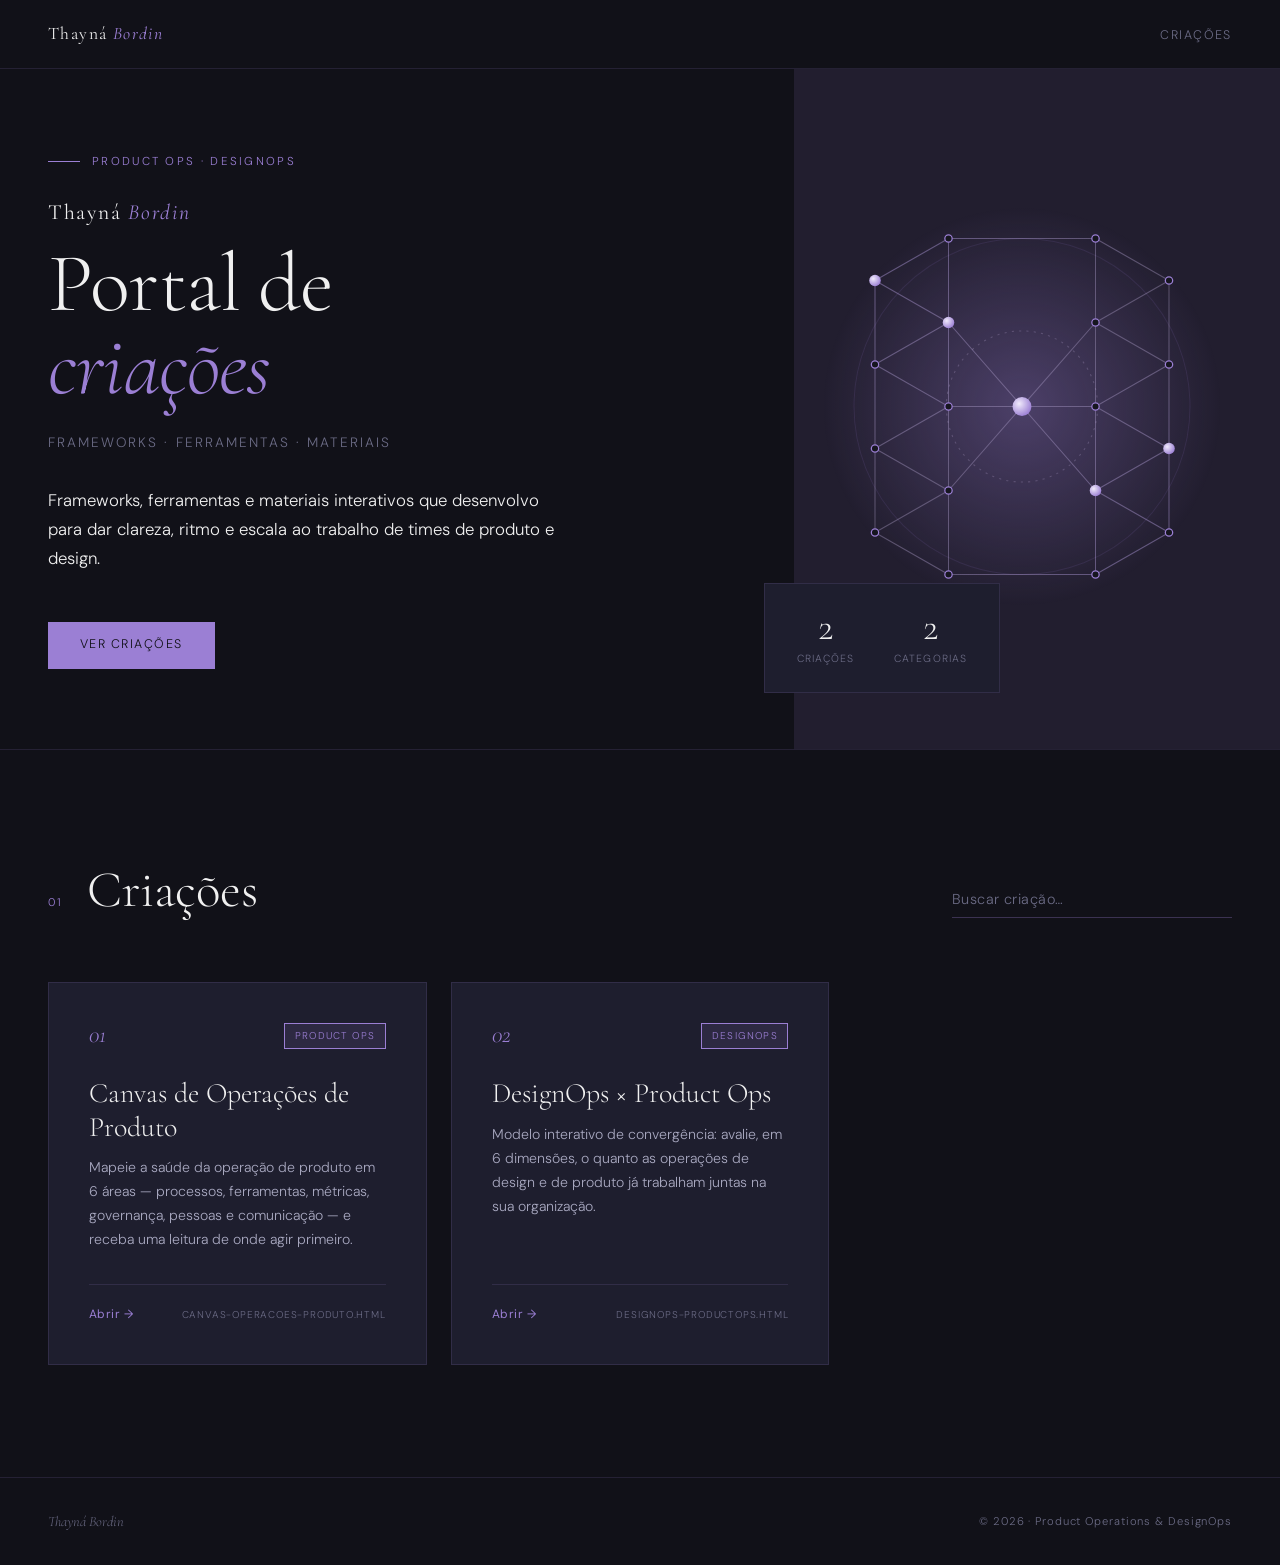
==== index.html @ 7c6e55cb "Refaz o hero com rede de nós em SVG e nome da autora Adiciona uma composição abstrata em SVG (rede d" ====
<!DOCTYPE html>
<html lang="pt-BR">
<head>
  <meta charset="UTF-8">
  <meta name="viewport" content="width=device-width, initial-scale=1.0">
  <title>Thayná Bordin — Product Ops &amp; DesignOps</title>
  <meta name="description" content="Portal de criações de Thayná Bordin em Product Operations e DesignOps: frameworks, ferramentas e materiais interativos.">
  <meta name="theme-color" content="#111118">
  <link rel="icon" href="data:image/svg+xml,%3Csvg xmlns='http://www.w3.org/2000/svg' viewBox='0 0 32 32'%3E%3Crect width='32' height='32' fill='%23111118'/%3E%3Ctext x='16' y='23' text-anchor='middle' font-family='Georgia,serif' font-style='italic' font-size='20' fill='%239B7FD4'%3ETB%3C/text%3E%3C/svg%3E">
  <link rel="preconnect" href="https://fonts.googleapis.com">
  <link rel="preconnect" href="https://fonts.gstatic.com" crossorigin>
  <link href="https://fonts.googleapis.com/css2?family=Cormorant+Garamond:ital,wght@0,300;0,400;1,300;1,400&family=DM+Sans:wght@300;400;500&display=swap" rel="stylesheet">
  <style>
    /* Tokens do portfólio (thaynabordin.github.io) */
    :root{
      --ink:#F0F0F0;--paper:#111118;--muted:#6B6B85;--accent:#9B7FD4;--accent-light:rgba(155,127,212,.12);
      --border:rgba(155,127,212,.15);--border-strong:rgba(155,127,212,.3);
      --surface:#1e1e2e;--surface-2:#313149;--accent-soft:#D4C4F0;--text-2:#A8A8C0;--deep:#16161f;
    }
    *,*::before,*::after{box-sizing:border-box;margin:0;padding:0;}
    html{scroll-behavior:smooth;}
    body{background:var(--paper);color:var(--ink);font-family:'DM Sans',sans-serif;font-weight:300;line-height:1.6;overflow-x:hidden;}
    a{color:inherit;text-decoration:none;}

    /* Navegação */
    nav{position:fixed;top:0;left:0;right:0;z-index:100;display:flex;align-items:center;justify-content:space-between;padding:1.25rem 3rem;background:var(--paper);border-bottom:1px solid var(--border);}
    .nav-logo{font-family:'Cormorant Garamond',serif;font-size:1.1rem;font-weight:400;letter-spacing:.08em;color:var(--ink);}
    .nav-logo span{font-style:italic;color:var(--accent);}
    .nav-links{display:flex;gap:2.5rem;list-style:none;align-items:center;}
    .nav-links a{font-size:.78rem;letter-spacing:.12em;text-transform:uppercase;color:var(--muted);transition:color .2s;}
    .nav-links a:hover{color:var(--ink);}

    /* Hero */
    .hero{min-height:68vh;display:grid;grid-template-columns:1.3fr 1fr;align-items:end;padding:9rem 3rem 5rem;gap:4rem;position:relative;overflow:hidden;}
    .hero::before{content:'';position:absolute;top:0;right:0;width:38%;height:100%;background:var(--accent-light);z-index:0;}
    .hero-text{position:relative;z-index:1;}
    .hero-eyebrow{font-size:.72rem;letter-spacing:.2em;text-transform:uppercase;color:var(--accent);margin-bottom:1.5rem;display:flex;align-items:center;gap:.75rem;}
    .hero-eyebrow::before{content:'';display:inline-block;width:2rem;height:1px;background:var(--accent);}
    .hero-name{font-family:'Cormorant Garamond',serif;font-size:clamp(3rem,6.5vw,6rem);font-weight:300;line-height:1;letter-spacing:-.01em;}
    .hero-name em{font-style:italic;color:var(--accent);}
    .hero-title{font-size:.85rem;letter-spacing:.15em;text-transform:uppercase;color:var(--muted);margin:1.5rem 0 2rem;}
    .hero-bio{font-size:1.05rem;line-height:1.75;color:var(--ink);max-width:520px;margin-bottom:3rem;}
    .hero-cta{display:flex;gap:1rem;flex-wrap:wrap;}
    .btn-primary{display:inline-block;padding:.85rem 2rem;background:var(--accent);color:#111118;font-size:.78rem;letter-spacing:.12em;text-transform:uppercase;transition:background .2s;}
    .btn-primary:hover{background:var(--accent-soft);}
    .btn-outline{display:inline-block;padding:.85rem 2rem;border:1px solid var(--border-strong);color:var(--accent-soft);font-size:.78rem;letter-spacing:.12em;text-transform:uppercase;transition:all .2s;}
    .btn-outline:hover{background:var(--accent);color:#111118;}
    .hero-author{font-family:'Cormorant Garamond',serif;font-size:1.35rem;font-weight:400;letter-spacing:.08em;color:var(--ink);margin-bottom:.75rem;}
    .hero-author span{font-style:italic;color:var(--accent);}
    .hero-side{position:relative;z-index:1;display:flex;justify-content:flex-end;align-self:stretch;align-items:center;}
    .hero-visual{position:relative;width:100%;max-width:420px;}
    .hero-net{display:block;width:100%;height:auto;overflow:visible;}
    .hero-net .pulse{opacity:0;transform-box:fill-box;transform-origin:center;animation:netPulse 4.5s ease-out infinite;}
    .hero-net .node-hi{transform-box:fill-box;transform-origin:center;animation:netBreath 4.5s ease-in-out infinite;}
    @keyframes netPulse{0%{opacity:.35;transform:scale(.45);}70%,100%{opacity:0;transform:scale(1);}}
    @keyframes netBreath{0%,100%{transform:scale(1);}35%{transform:scale(1.12);}}
    .hero-stats{position:absolute;left:-3rem;bottom:-1.5rem;background:var(--surface);border:1px solid var(--border);padding:1.5rem 2rem;display:flex;gap:2.5rem;}
    .stat-item{text-align:center;}
    .stat-number{font-family:'Cormorant Garamond',serif;font-size:2.4rem;font-weight:300;color:var(--ink);display:block;line-height:1;}
    .stat-label{font-size:.65rem;letter-spacing:.1em;text-transform:uppercase;color:var(--muted);margin-top:.3rem;display:block;}

    /* Seção de criações */
    .section{padding:7rem 3rem;border-top:1px solid var(--border);}
    .section-head{display:flex;align-items:flex-end;justify-content:space-between;gap:2rem;flex-wrap:wrap;margin-bottom:4rem;}
    .section-header{display:flex;align-items:baseline;gap:1.5rem;}
    .section-label{font-size:.7rem;letter-spacing:.2em;text-transform:uppercase;color:var(--accent);}
    .section-title{font-family:'Cormorant Garamond',serif;font-size:clamp(2.2rem,4vw,3.5rem);font-weight:300;line-height:1.1;}
    .section-title em{font-style:italic;color:var(--accent);}
    .search{width:280px;max-width:100%;background:transparent;border:none;border-bottom:1px solid var(--border-strong);padding:.6rem 0;color:var(--ink);font-family:'DM Sans',sans-serif;font-weight:300;font-size:.9rem;letter-spacing:.03em;outline:none;transition:border-color .2s;border-radius:0;}
    .search::placeholder{color:var(--muted);}
    .search:focus{border-color:var(--accent);}

    /* Cards (mesmo estilo dos cases do portfólio) */
    .grid{display:grid;grid-template-columns:repeat(auto-fill,minmax(320px,1fr));gap:1.5rem;}
    .card{display:flex;flex-direction:column;padding:2.5rem;background:var(--surface);border:1px solid var(--border);transition:background .25s,border-color .25s;}
    .card:hover,.card:focus-visible{background:var(--surface-2);border-color:var(--border-strong);outline:none;}
    .card:hover .case-arrow,.card:focus-visible .case-arrow{transform:translateX(4px);}
    .card-top{display:flex;align-items:flex-start;justify-content:space-between;gap:1rem;margin-bottom:1.75rem;}
    .card-num{font-family:'Cormorant Garamond',serif;font-size:1.5rem;font-weight:300;font-style:italic;color:var(--accent);line-height:1;}
    .tag{font-size:.62rem;letter-spacing:.12em;text-transform:uppercase;padding:.25rem .6rem;border:1px solid var(--accent);color:var(--accent);background:var(--accent-light);}
    .card-title{font-family:'Cormorant Garamond',serif;font-size:1.75rem;font-weight:300;line-height:1.2;margin-bottom:.75rem;}
    .card-desc{font-size:.88rem;line-height:1.7;color:var(--text-2);margin-bottom:2rem;flex-grow:1;}
    .card-foot{display:flex;align-items:center;justify-content:space-between;gap:1rem;padding-top:1.25rem;border-top:1px solid var(--border);}
    .case-arrow{font-size:.75rem;font-weight:400;letter-spacing:.04em;color:var(--accent);transition:transform .25s ease;display:inline-block;}
    .card-file{font-size:.62rem;letter-spacing:.08em;text-transform:uppercase;color:var(--muted);}

    .state{grid-column:1/-1;background:var(--surface);border:1px dashed var(--border-strong);padding:4rem 2rem;text-align:center;color:var(--muted);}
    .state-title{font-size:.78rem;letter-spacing:.12em;text-transform:uppercase;margin-bottom:.5rem;color:var(--text-2);}
    .state-sub{font-size:.9rem;font-style:italic;font-family:'Cormorant Garamond',serif;font-size:1.1rem;}

    footer{padding:2rem 3rem;border-top:1px solid var(--border);display:flex;justify-content:space-between;align-items:center;gap:1rem;flex-wrap:wrap;}
    .footer-logo{font-family:'Cormorant Garamond',serif;font-size:.9rem;font-style:italic;color:var(--muted);}
    .footer-copy{font-size:.7rem;color:var(--muted);letter-spacing:.08em;}

    @keyframes fadeUp{from{opacity:0;transform:translateY(16px);}to{opacity:1;transform:none;}}
    .hero-text>*{animation:fadeUp .7s ease both;}
    .hero-eyebrow{animation-delay:.1s;}.hero-name{animation-delay:.2s;}.hero-title{animation-delay:.3s;}.hero-bio{animation-delay:.4s;}.hero-cta{animation-delay:.5s;}
    .hero-side{animation:fadeUp .9s .3s ease both;}

    @media(max-width:900px){
      nav{padding:1rem 1.5rem;}
      .nav-links{gap:1.25rem;}
      .hero{grid-template-columns:1fr;padding:7rem 1.5rem 4rem;gap:2.5rem;min-height:auto;}
      .hero::before{display:none;}
      .hero-side{justify-content:center;}
      .hero-visual{max-width:300px;margin-bottom:2rem;}
      .hero-stats{left:50%;transform:translateX(-50%);bottom:-2rem;padding:1.1rem 1.75rem;gap:2rem;white-space:nowrap;}
      .stat-number{font-size:2rem;}
      .section{padding:5rem 1.5rem;}
      .section-head{margin-bottom:2.5rem;}
      .search{width:100%;}
      .grid{grid-template-columns:1fr;}
      .card{padding:2rem 1.5rem;}
      footer{padding:2rem 1.5rem;}
    }
    @media(prefers-reduced-motion:reduce){
      html{scroll-behavior:auto;}
      *,*::before,*::after{animation:none!important;transition:none!important;}
    }
  </style>
</head>
<body>

<nav>
  <a href="./" class="nav-logo">Thayná <span>Bordin</span></a>
  <ul class="nav-links">
    <li><a href="#criacoes">Criações</a></li>
  </ul>
</nav>

<section class="hero">
  <div class="hero-text">
    <p class="hero-eyebrow">Product Ops · DesignOps</p>
    <p class="hero-author">Thayná <span>Bordin</span></p>
    <h1 class="hero-name">Portal de<br><em>criações</em></h1>
    <p class="hero-title">Frameworks · Ferramentas · Materiais</p>
    <p class="hero-bio">Frameworks, ferramentas e materiais interativos que desenvolvo para dar clareza, ritmo e escala ao trabalho de times de produto e design.</p>
    <div class="hero-cta">
      <a href="#criacoes" class="btn-primary">Ver criações</a>
    </div>
  </div>
  <div class="hero-side">
    <div class="hero-visual">
      <svg class="hero-net" viewBox="0 0 400 500" role="img" aria-label="Rede abstrata de nós conectados, representando Product Ops e DesignOps como um sistema">
        <defs>
          <linearGradient id="edge" gradientUnits="userSpaceOnUse" x1="0" y1="0" x2="400" y2="500">
            <stop offset="0" stop-color="#9B7FD4" stop-opacity=".55"/>
            <stop offset=".5" stop-color="#D4C4F0" stop-opacity=".3"/>
            <stop offset="1" stop-color="#9B7FD4" stop-opacity=".55"/>
          </linearGradient>
          <radialGradient id="glow" cx="50%" cy="50%" r="50%">
            <stop offset="0" stop-color="#9B7FD4" stop-opacity=".35"/>
            <stop offset="1" stop-color="#9B7FD4" stop-opacity="0"/>
          </radialGradient>
          <radialGradient id="core" cx="35%" cy="35%" r="70%">
            <stop offset="0" stop-color="#F0EAFB"/>
            <stop offset="1" stop-color="#9B7FD4"/>
          </radialGradient>
        </defs>
        <circle cx="200" cy="250" r="190" fill="url(#glow)"/>
        <circle cx="200" cy="250" r="160" fill="none" stroke="rgba(155,127,212,.12)" stroke-width="1"/>
        <circle cx="200" cy="250" r="72" fill="none" stroke="rgba(212,196,240,.22)" stroke-width="1" stroke-dasharray="2 5"/>
        <g class="net-edges" stroke="url(#edge)" stroke-width="1" fill="none">
          <line x1="60" y1="130" x2="130" y2="90"/>
          <line x1="60" y1="130" x2="130" y2="170"/>
          <line x1="60" y1="210" x2="130" y2="170"/>
          <line x1="60" y1="210" x2="130" y2="250"/>
          <line x1="60" y1="290" x2="130" y2="250"/>
          <line x1="60" y1="290" x2="130" y2="330"/>
          <line x1="60" y1="370" x2="130" y2="330"/>
          <line x1="60" y1="370" x2="130" y2="410"/>
          <line x1="340" y1="130" x2="270" y2="90"/>
          <line x1="340" y1="130" x2="270" y2="170"/>
          <line x1="340" y1="210" x2="270" y2="170"/>
          <line x1="340" y1="210" x2="270" y2="250"/>
          <line x1="340" y1="290" x2="270" y2="250"/>
          <line x1="340" y1="290" x2="270" y2="330"/>
          <line x1="340" y1="370" x2="270" y2="330"/>
          <line x1="340" y1="370" x2="270" y2="410"/>
          <line x1="130" y1="170" x2="200" y2="250"/>
          <line x1="270" y1="170" x2="200" y2="250"/>
          <line x1="130" y1="250" x2="200" y2="250"/>
          <line x1="270" y1="250" x2="200" y2="250"/>
          <line x1="130" y1="330" x2="200" y2="250"/>
          <line x1="270" y1="330" x2="200" y2="250"/>
          <line x1="130" y1="90" x2="270" y2="90"/>
          <line x1="130" y1="410" x2="270" y2="410"/>
          <line x1="60" y1="130" x2="60" y2="210"/>
          <line x1="60" y1="210" x2="60" y2="290"/>
          <line x1="60" y1="290" x2="60" y2="370"/>
          <line x1="130" y1="90" x2="130" y2="170"/>
          <line x1="130" y1="170" x2="130" y2="250"/>
          <line x1="130" y1="250" x2="130" y2="330"/>
          <line x1="130" y1="330" x2="130" y2="410"/>
          <line x1="270" y1="90" x2="270" y2="170"/>
          <line x1="270" y1="170" x2="270" y2="250"/>
          <line x1="270" y1="250" x2="270" y2="330"/>
          <line x1="270" y1="330" x2="270" y2="410"/>
          <line x1="340" y1="130" x2="340" y2="210"/>
          <line x1="340" y1="210" x2="340" y2="290"/>
          <line x1="340" y1="290" x2="340" y2="370"/>
        </g>
        <g class="net-nodes">
          <circle cx="60" cy="210" r="3.5" fill="#16161f" stroke="#9B7FD4" stroke-width="1.2"/>
          <circle cx="60" cy="290" r="3.5" fill="#16161f" stroke="#9B7FD4" stroke-width="1.2"/>
          <circle cx="60" cy="370" r="3.5" fill="#16161f" stroke="#9B7FD4" stroke-width="1.2"/>
          <circle cx="130" cy="90" r="3.5" fill="#16161f" stroke="#9B7FD4" stroke-width="1.2"/>
          <circle cx="130" cy="250" r="3.5" fill="#16161f" stroke="#9B7FD4" stroke-width="1.2"/>
          <circle cx="130" cy="330" r="3.5" fill="#16161f" stroke="#9B7FD4" stroke-width="1.2"/>
          <circle cx="130" cy="410" r="3.5" fill="#16161f" stroke="#9B7FD4" stroke-width="1.2"/>
          <circle cx="270" cy="90" r="3.5" fill="#16161f" stroke="#9B7FD4" stroke-width="1.2"/>
          <circle cx="270" cy="170" r="3.5" fill="#16161f" stroke="#9B7FD4" stroke-width="1.2"/>
          <circle cx="270" cy="250" r="3.5" fill="#16161f" stroke="#9B7FD4" stroke-width="1.2"/>
          <circle cx="270" cy="410" r="3.5" fill="#16161f" stroke="#9B7FD4" stroke-width="1.2"/>
          <circle cx="340" cy="130" r="3.5" fill="#16161f" stroke="#9B7FD4" stroke-width="1.2"/>
          <circle cx="340" cy="210" r="3.5" fill="#16161f" stroke="#9B7FD4" stroke-width="1.2"/>
          <circle cx="340" cy="370" r="3.5" fill="#16161f" stroke="#9B7FD4" stroke-width="1.2"/>
        </g>
        <g class="net-hi">
          <circle class="pulse" style="animation-delay:0.0s" cx="200" cy="250" r="19.8" fill="#9B7FD4"/>
          <circle class="node-hi" style="animation-delay:0.0s" cx="200" cy="250" r="9" fill="url(#core)"/>
          <circle class="pulse" style="animation-delay:0.9s" cx="130" cy="170" r="12.1" fill="#9B7FD4"/>
          <circle class="node-hi" style="animation-delay:0.9s" cx="130" cy="170" r="5.5" fill="url(#core)"/>
          <circle class="pulse" style="animation-delay:1.8s" cx="270" cy="330" r="12.1" fill="#9B7FD4"/>
          <circle class="node-hi" style="animation-delay:1.8s" cx="270" cy="330" r="5.5" fill="url(#core)"/>
          <circle class="pulse" style="animation-delay:2.7s" cx="60" cy="130" r="12.1" fill="#9B7FD4"/>
          <circle class="node-hi" style="animation-delay:2.7s" cx="60" cy="130" r="5.5" fill="url(#core)"/>
          <circle class="pulse" style="animation-delay:3.6s" cx="340" cy="290" r="12.1" fill="#9B7FD4"/>
          <circle class="node-hi" style="animation-delay:3.6s" cx="340" cy="290" r="5.5" fill="url(#core)"/>
        </g>
      </svg>
    <div class="hero-stats">
      <div class="stat-item"><span class="stat-number" id="stat-items">—</span><span class="stat-label">Criações</span></div>
      <div class="stat-item"><span class="stat-number" id="stat-tags">—</span><span class="stat-label">Categorias</span></div>
    </div>
    </div>
  </div>
</section>

<section class="section" id="criacoes">
  <div class="section-head">
    <div class="section-header">
      <span class="section-label">01</span>
      <h2 class="section-title">Criações</h2>
    </div>
    <input class="search" id="search" type="search" placeholder="Buscar criação…" aria-label="Buscar criação">
  </div>
  <main class="grid" id="grid" aria-live="polite"></main>
</section>

<footer>
  <span class="footer-logo">Thayná Bordin</span>
  <span class="footer-copy">© <span id="year"></span> · Product Operations &amp; DesignOps</span>
</footer>

<script>
    /*
     * CATÁLOGO DE CRIAÇÕES
     * --------------------------------------------------------------
     * Cada arquivo .html do repositório vira um card automaticamente.
     * Use esta lista para definir título, descrição e categoria de cada
     * um (e a ordem em que aparecem). Arquivos que não estiverem aqui
     * também aparecem: o título vem da tag <title> e a descrição da
     * <meta name="description"> do próprio arquivo.
     */
    const CATALOG = [
      // { file: "exemplo.html", title: "Nome da criação", description: "Descrição curta.", tag: "DesignOps" },
      { file: "canvas-operacoes-produto.html", title: "Canvas de Operações de Produto", description: "Mapeie a saúde da operação de produto em 6 áreas — processos, ferramentas, métricas, governança, pessoas e comunicação — e receba uma leitura de onde agir primeiro.", tag: "Product Ops" },
      { file: "designops-productops.html", title: "DesignOps × Product Ops", description: "Modelo interativo de convergência: avalie, em 6 dimensões, o quanto as operações de design e de produto já trabalham juntas na sua organização.", tag: "DesignOps" },
    ];

    const REPO = { owner: "thaynabordin", name: "ProductOperations", branch: "main" };
    const IGNORE = new Set(["index.html", "404.html"]);

    const grid = document.getElementById("grid");
    const statItems = document.getElementById("stat-items");
    const statTags = document.getElementById("stat-tags");
    const searchEl = document.getElementById("search");
    document.getElementById("year").textContent = new Date().getFullYear();

    let items = [];

    // Descobre os arquivos .html do repositório via API do GitHub
    async function listRepoHtml() {
      const url = `https://api.github.com/repos/${REPO.owner}/${REPO.name}/git/trees/${REPO.branch}?recursive=1`;
      const res = await fetch(url, { headers: { Accept: "application/vnd.github+json" } });
      if (!res.ok) throw new Error("GitHub API " + res.status);
      const data = await res.json();
      return data.tree
        .filter(n => n.type === "blob" && /\.html?$/i.test(n.path))
        .map(n => n.path)
        .filter(p => !IGNORE.has(p) && !p.split("/").some(seg => seg.startsWith(".")));
    }

    // Lê <title> e <meta name="description"> do próprio arquivo
    async function readMeta(path) {
      try {
        const res = await fetch(encodeURI(path));
        if (!res.ok) return {};
        const doc = new DOMParser().parseFromString(await res.text(), "text/html");
        return {
          title: doc.querySelector("title")?.textContent.trim(),
          description: doc.querySelector('meta[name="description"]')?.getAttribute("content")?.trim()
        };
      } catch { return {}; }
    }

    function prettify(path) {
      return path.split("/").pop().replace(/\.html?$/i, "").replace(/[-_]+/g, " ")
        .replace(/\b\w/g, c => c.toUpperCase());
    }

    function escapeHtml(s) {
      return String(s ?? "").replace(/[&<>"']/g, c => ({ "&": "&amp;", "<": "&lt;", ">": "&gt;", '"': "&quot;", "'": "&#39;" }[c]));
    }

    function render(list) {
      if (!items.length) {
        grid.innerHTML = `<div class="state"><p class="state-title">Nenhuma criação publicada ainda</p><p class="state-sub">Adicione um arquivo .html ao repositório e ele aparecerá aqui.</p></div>`;
      } else if (!list.length) {
        grid.innerHTML = `<div class="state"><p class="state-title">Nada encontrado</p><p class="state-sub">Tente outro termo de busca.</p></div>`;
      } else {
        grid.innerHTML = list.map(it => `
          <a class="card" href="${encodeURI(it.file)}">
            <div class="card-top">
              <span class="card-num">${String(items.indexOf(it) + 1).padStart(2, "0")}</span>
              <span class="tag">${escapeHtml(it.tag || "Criação")}</span>
            </div>
            <h3 class="card-title">${escapeHtml(it.title)}</h3>
            <p class="card-desc">${escapeHtml(it.description || "Abrir para explorar.")}</p>
            <div class="card-foot">
              <span class="case-arrow">Abrir →</span>
              <span class="card-file">${escapeHtml(it.file)}</span>
            </div>
          </a>`).join("");
      }
      statItems.textContent = items.length;
      statTags.textContent = new Set(items.map(it => it.tag || "Criação")).size;
    }

    function applySearch() {
      const q = searchEl.value.trim().toLowerCase();
      render(q ? items.filter(it => [it.title, it.description, it.tag, it.file].join(" ").toLowerCase().includes(q)) : items);
    }

    async function init() {
      let files = [];
      try {
        files = await listRepoHtml();
      } catch (err) {
        // Sem acesso à API (limite de requisições, offline): usa só o catálogo
        console.warn("Não foi possível listar o repositório:", err);
      }

      const byFile = new Map(CATALOG.map(c => [c.file, c]));
      const ordered = [
        ...CATALOG.map(c => c.file),
        ...files.filter(f => !byFile.has(f)).sort()
      ];

      items = await Promise.all(ordered.map(async file => {
        const c = byFile.get(file) || {};
        const meta = (c.title && c.description) ? {} : await readMeta(file);
        return {
          file,
          title: c.title || meta.title || prettify(file),
          description: c.description || meta.description || "",
          tag: c.tag || (file.includes("/") ? prettify(file.split("/")[0]) : "")
        };
      }));

      applySearch();
    }

    searchEl.addEventListener("input", applySearch);
    init();
  </script>
</body>
</html>
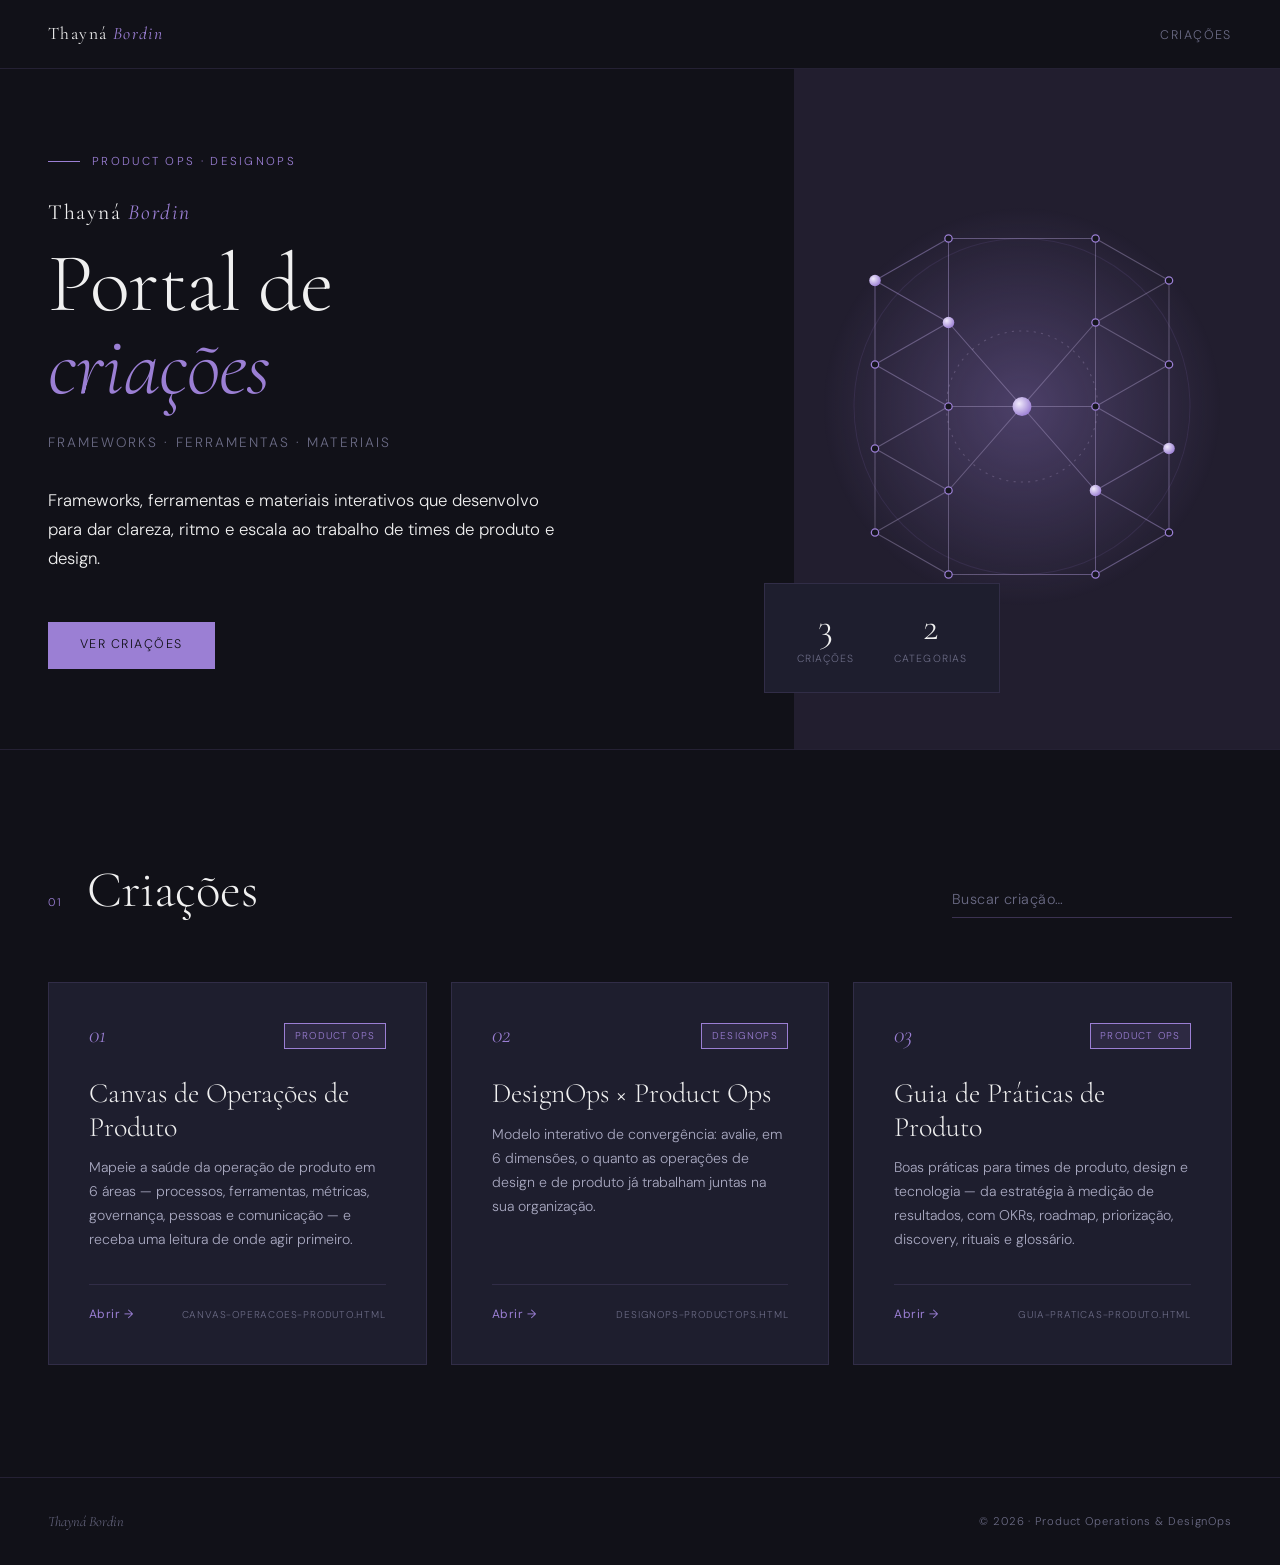
==== commit 509b002c: "Adiciona o Guia de Práticas de Produto ao portal Inclui o guia (PT/EN) com a paleta alinhada exatame" ====
--- a/index.html
+++ b/index.html
@@ -267,6 +267,7 @@
       // { file: "exemplo.html", title: "Nome da criação", description: "Descrição curta.", tag: "DesignOps" },
       { file: "canvas-operacoes-produto.html", title: "Canvas de Operações de Produto", description: "Mapeie a saúde da operação de produto em 6 áreas — processos, ferramentas, métricas, governança, pessoas e comunicação — e receba uma leitura de onde agir primeiro.", tag: "Product Ops" },
       { file: "designops-productops.html", title: "DesignOps × Product Ops", description: "Modelo interativo de convergência: avalie, em 6 dimensões, o quanto as operações de design e de produto já trabalham juntas na sua organização.", tag: "DesignOps" },
+      { file: "guia-praticas-produto.html", title: "Guia de Práticas de Produto", description: "Boas práticas para times de produto, design e tecnologia — da estratégia à medição de resultados, com OKRs, roadmap, priorização, discovery, rituais e glossário.", tag: "Product Ops" },
     ];
 
     const REPO = { owner: "thaynabordin", name: "ProductOperations", branch: "main" };
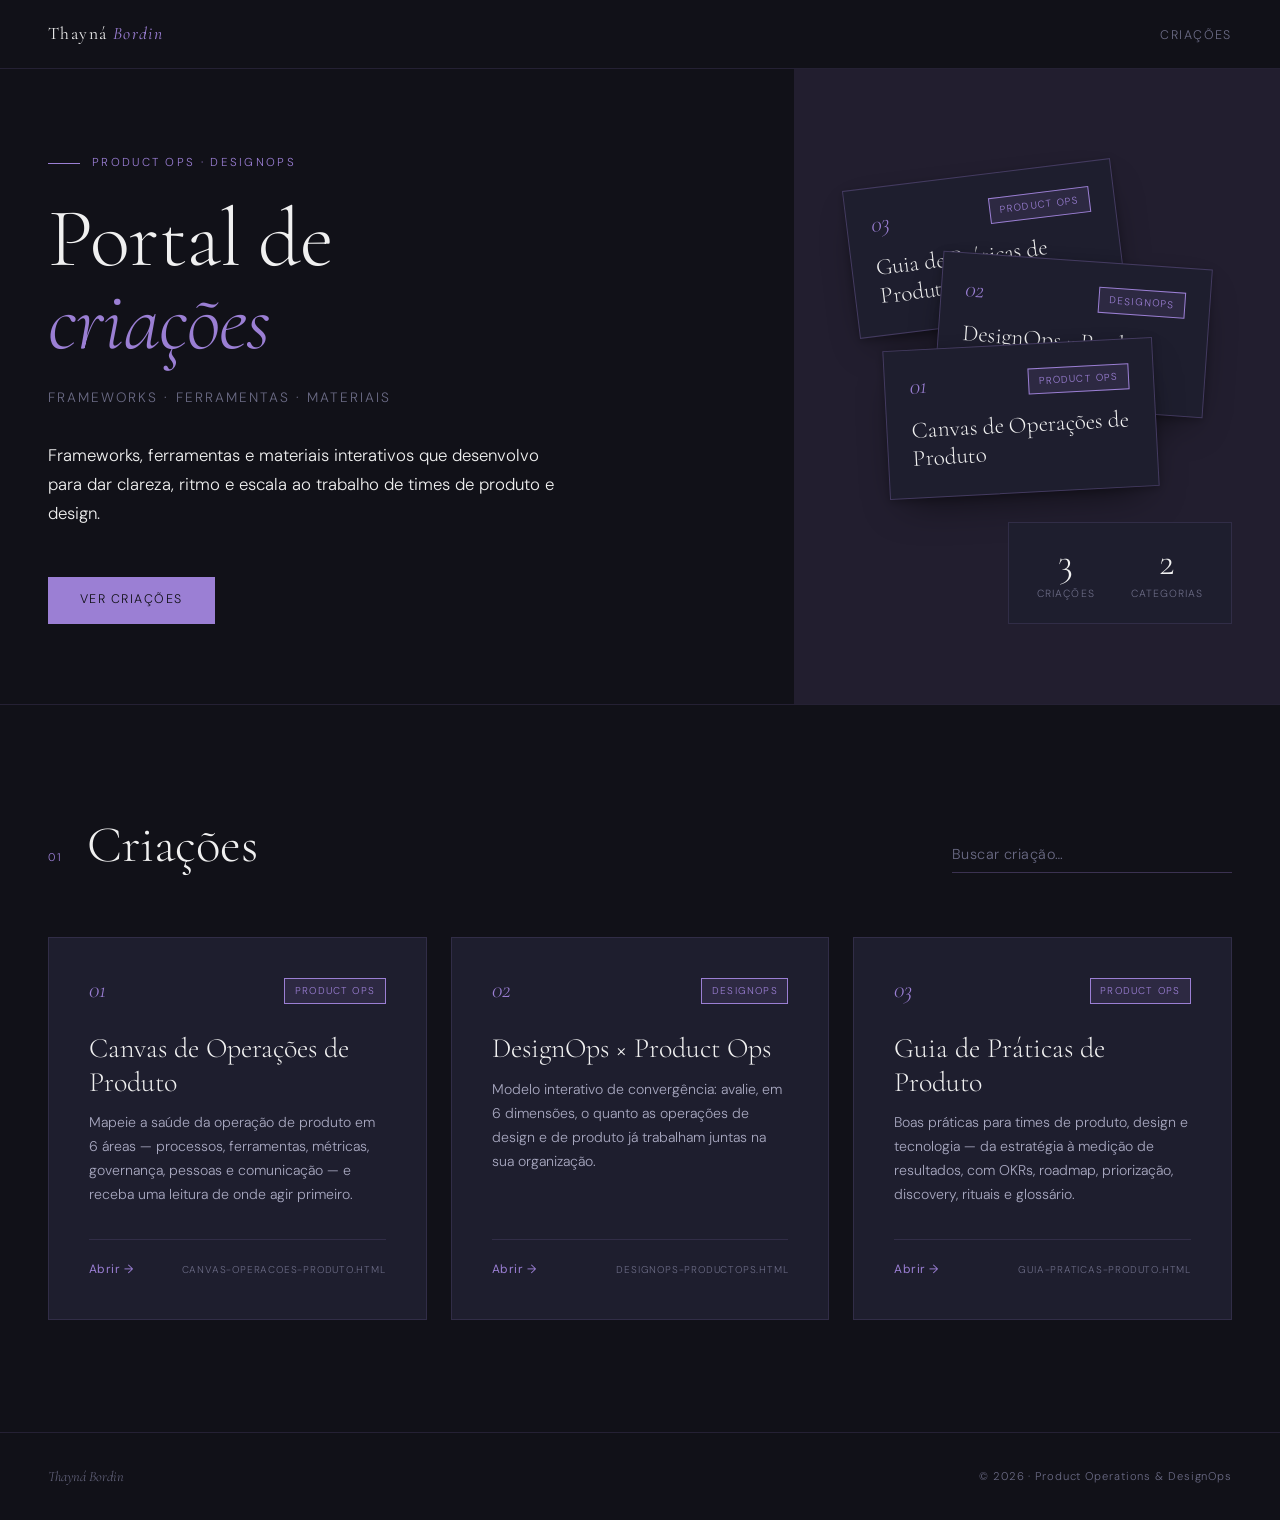
==== commit d1889448: "Vitrine de prévias no hero e escala de fonte única nos cases Troca a rede de nós por prévias dos car" ====
--- a/index.html
+++ b/index.html
@@ -45,16 +45,16 @@
     .btn-primary:hover{background:var(--accent-soft);}
     .btn-outline{display:inline-block;padding:.85rem 2rem;border:1px solid var(--border-strong);color:var(--accent-soft);font-size:.78rem;letter-spacing:.12em;text-transform:uppercase;transition:all .2s;}
     .btn-outline:hover{background:var(--accent);color:#111118;}
-    .hero-author{font-family:'Cormorant Garamond',serif;font-size:1.35rem;font-weight:400;letter-spacing:.08em;color:var(--ink);margin-bottom:.75rem;}
-    .hero-author span{font-style:italic;color:var(--accent);}
     .hero-side{position:relative;z-index:1;display:flex;justify-content:flex-end;align-self:stretch;align-items:center;}
-    .hero-visual{position:relative;width:100%;max-width:420px;}
-    .hero-net{display:block;width:100%;height:auto;overflow:visible;}
-    .hero-net .pulse{opacity:0;transform-box:fill-box;transform-origin:center;animation:netPulse 4.5s ease-out infinite;}
-    .hero-net .node-hi{transform-box:fill-box;transform-origin:center;animation:netBreath 4.5s ease-in-out infinite;}
-    @keyframes netPulse{0%{opacity:.35;transform:scale(.45);}70%,100%{opacity:0;transform:scale(1);}}
-    @keyframes netBreath{0%,100%{transform:scale(1);}35%{transform:scale(1.12);}}
-    .hero-stats{position:absolute;left:-3rem;bottom:-1.5rem;background:var(--surface);border:1px solid var(--border);padding:1.5rem 2rem;display:flex;gap:2.5rem;}
+    /* Vitrine: prévias dos cards empilhadas; --u escala a composição inteira */
+    .hero-visual{--u:1px;position:relative;width:calc(var(--u)*440);max-width:100%;height:calc(var(--u)*480);}
+    .hero-stack{position:absolute;inset:0;}
+    .preview{position:absolute;top:calc(var(--u)*30);left:calc(var(--u)*110);width:calc(var(--u)*270);padding:calc(var(--u)*24);background:var(--surface);border:1px solid var(--border-strong);box-shadow:0 18px 40px -18px rgba(0,0,0,.65),0 2px 8px rgba(0,0,0,.25);transform:translate(calc(var(--u)*var(--x)),calc(var(--u)*var(--y))) rotate(var(--r));transition:transform .45s cubic-bezier(.2,.7,.2,1),border-color .25s;}
+    .preview:hover,.preview:focus-visible{border-color:var(--accent);outline:none;}
+    .hero-stack:hover .preview,.hero-stack:focus-within .preview{transform:translate(calc(var(--u)*var(--hx)),calc(var(--u)*var(--hy))) rotate(var(--hr));}
+    .preview .card-top{margin-bottom:1.1rem;}
+    .preview .card-title{font-size:1.45rem;margin-bottom:0;}
+    .hero-stats{position:absolute;right:0;bottom:0;background:var(--surface);border:1px solid var(--border);padding:1.25rem 1.75rem;display:flex;gap:2.25rem;z-index:5;}
     .stat-item{text-align:center;}
     .stat-number{font-family:'Cormorant Garamond',serif;font-size:2.4rem;font-weight:300;color:var(--ink);display:block;line-height:1;}
     .stat-label{font-size:.65rem;letter-spacing:.1em;text-transform:uppercase;color:var(--muted);margin-top:.3rem;display:block;}
@@ -103,9 +103,10 @@
       .hero{grid-template-columns:1fr;padding:7rem 1.5rem 4rem;gap:2.5rem;min-height:auto;}
       .hero::before{display:none;}
       .hero-side{justify-content:center;}
-      .hero-visual{max-width:300px;margin-bottom:2rem;}
-      .hero-stats{left:50%;transform:translateX(-50%);bottom:-2rem;padding:1.1rem 1.75rem;gap:2rem;white-space:nowrap;}
+      .hero-visual{--u:.72px;height:calc(var(--u)*520);}
+      .hero-stats{padding:1rem 1.4rem;gap:1.75rem;}
       .stat-number{font-size:2rem;}
+      .preview .card-title{font-size:1.1rem;}
       .section{padding:5rem 1.5rem;}
       .section-head{margin-bottom:2.5rem;}
       .search{width:100%;}
@@ -131,7 +132,6 @@
 <section class="hero">
   <div class="hero-text">
     <p class="hero-eyebrow">Product Ops · DesignOps</p>
-    <p class="hero-author">Thayná <span>Bordin</span></p>
     <h1 class="hero-name">Portal de<br><em>criações</em></h1>
     <p class="hero-title">Frameworks · Ferramentas · Materiais</p>
     <p class="hero-bio">Frameworks, ferramentas e materiais interativos que desenvolvo para dar clareza, ritmo e escala ao trabalho de times de produto e design.</p>
@@ -141,94 +141,7 @@
   </div>
   <div class="hero-side">
     <div class="hero-visual">
-      <svg class="hero-net" viewBox="0 0 400 500" role="img" aria-label="Rede abstrata de nós conectados, representando Product Ops e DesignOps como um sistema">
-        <defs>
-          <linearGradient id="edge" gradientUnits="userSpaceOnUse" x1="0" y1="0" x2="400" y2="500">
-            <stop offset="0" stop-color="#9B7FD4" stop-opacity=".55"/>
-            <stop offset=".5" stop-color="#D4C4F0" stop-opacity=".3"/>
-            <stop offset="1" stop-color="#9B7FD4" stop-opacity=".55"/>
-          </linearGradient>
-          <radialGradient id="glow" cx="50%" cy="50%" r="50%">
-            <stop offset="0" stop-color="#9B7FD4" stop-opacity=".35"/>
-            <stop offset="1" stop-color="#9B7FD4" stop-opacity="0"/>
-          </radialGradient>
-          <radialGradient id="core" cx="35%" cy="35%" r="70%">
-            <stop offset="0" stop-color="#F0EAFB"/>
-            <stop offset="1" stop-color="#9B7FD4"/>
-          </radialGradient>
-        </defs>
-        <circle cx="200" cy="250" r="190" fill="url(#glow)"/>
-        <circle cx="200" cy="250" r="160" fill="none" stroke="rgba(155,127,212,.12)" stroke-width="1"/>
-        <circle cx="200" cy="250" r="72" fill="none" stroke="rgba(212,196,240,.22)" stroke-width="1" stroke-dasharray="2 5"/>
-        <g class="net-edges" stroke="url(#edge)" stroke-width="1" fill="none">
-          <line x1="60" y1="130" x2="130" y2="90"/>
-          <line x1="60" y1="130" x2="130" y2="170"/>
-          <line x1="60" y1="210" x2="130" y2="170"/>
-          <line x1="60" y1="210" x2="130" y2="250"/>
-          <line x1="60" y1="290" x2="130" y2="250"/>
-          <line x1="60" y1="290" x2="130" y2="330"/>
-          <line x1="60" y1="370" x2="130" y2="330"/>
-          <line x1="60" y1="370" x2="130" y2="410"/>
-          <line x1="340" y1="130" x2="270" y2="90"/>
-          <line x1="340" y1="130" x2="270" y2="170"/>
-          <line x1="340" y1="210" x2="270" y2="170"/>
-          <line x1="340" y1="210" x2="270" y2="250"/>
-          <line x1="340" y1="290" x2="270" y2="250"/>
-          <line x1="340" y1="290" x2="270" y2="330"/>
-          <line x1="340" y1="370" x2="270" y2="330"/>
-          <line x1="340" y1="370" x2="270" y2="410"/>
-          <line x1="130" y1="170" x2="200" y2="250"/>
-          <line x1="270" y1="170" x2="200" y2="250"/>
-          <line x1="130" y1="250" x2="200" y2="250"/>
-          <line x1="270" y1="250" x2="200" y2="250"/>
-          <line x1="130" y1="330" x2="200" y2="250"/>
-          <line x1="270" y1="330" x2="200" y2="250"/>
-          <line x1="130" y1="90" x2="270" y2="90"/>
-          <line x1="130" y1="410" x2="270" y2="410"/>
-          <line x1="60" y1="130" x2="60" y2="210"/>
-          <line x1="60" y1="210" x2="60" y2="290"/>
-          <line x1="60" y1="290" x2="60" y2="370"/>
-          <line x1="130" y1="90" x2="130" y2="170"/>
-          <line x1="130" y1="170" x2="130" y2="250"/>
-          <line x1="130" y1="250" x2="130" y2="330"/>
-          <line x1="130" y1="330" x2="130" y2="410"/>
-          <line x1="270" y1="90" x2="270" y2="170"/>
-          <line x1="270" y1="170" x2="270" y2="250"/>
-          <line x1="270" y1="250" x2="270" y2="330"/>
-          <line x1="270" y1="330" x2="270" y2="410"/>
-          <line x1="340" y1="130" x2="340" y2="210"/>
-          <line x1="340" y1="210" x2="340" y2="290"/>
-          <line x1="340" y1="290" x2="340" y2="370"/>
-        </g>
-        <g class="net-nodes">
-          <circle cx="60" cy="210" r="3.5" fill="#16161f" stroke="#9B7FD4" stroke-width="1.2"/>
-          <circle cx="60" cy="290" r="3.5" fill="#16161f" stroke="#9B7FD4" stroke-width="1.2"/>
-          <circle cx="60" cy="370" r="3.5" fill="#16161f" stroke="#9B7FD4" stroke-width="1.2"/>
-          <circle cx="130" cy="90" r="3.5" fill="#16161f" stroke="#9B7FD4" stroke-width="1.2"/>
-          <circle cx="130" cy="250" r="3.5" fill="#16161f" stroke="#9B7FD4" stroke-width="1.2"/>
-          <circle cx="130" cy="330" r="3.5" fill="#16161f" stroke="#9B7FD4" stroke-width="1.2"/>
-          <circle cx="130" cy="410" r="3.5" fill="#16161f" stroke="#9B7FD4" stroke-width="1.2"/>
-          <circle cx="270" cy="90" r="3.5" fill="#16161f" stroke="#9B7FD4" stroke-width="1.2"/>
-          <circle cx="270" cy="170" r="3.5" fill="#16161f" stroke="#9B7FD4" stroke-width="1.2"/>
-          <circle cx="270" cy="250" r="3.5" fill="#16161f" stroke="#9B7FD4" stroke-width="1.2"/>
-          <circle cx="270" cy="410" r="3.5" fill="#16161f" stroke="#9B7FD4" stroke-width="1.2"/>
-          <circle cx="340" cy="130" r="3.5" fill="#16161f" stroke="#9B7FD4" stroke-width="1.2"/>
-          <circle cx="340" cy="210" r="3.5" fill="#16161f" stroke="#9B7FD4" stroke-width="1.2"/>
-          <circle cx="340" cy="370" r="3.5" fill="#16161f" stroke="#9B7FD4" stroke-width="1.2"/>
-        </g>
-        <g class="net-hi">
-          <circle class="pulse" style="animation-delay:0.0s" cx="200" cy="250" r="19.8" fill="#9B7FD4"/>
-          <circle class="node-hi" style="animation-delay:0.0s" cx="200" cy="250" r="9" fill="url(#core)"/>
-          <circle class="pulse" style="animation-delay:0.9s" cx="130" cy="170" r="12.1" fill="#9B7FD4"/>
-          <circle class="node-hi" style="animation-delay:0.9s" cx="130" cy="170" r="5.5" fill="url(#core)"/>
-          <circle class="pulse" style="animation-delay:1.8s" cx="270" cy="330" r="12.1" fill="#9B7FD4"/>
-          <circle class="node-hi" style="animation-delay:1.8s" cx="270" cy="330" r="5.5" fill="url(#core)"/>
-          <circle class="pulse" style="animation-delay:2.7s" cx="60" cy="130" r="12.1" fill="#9B7FD4"/>
-          <circle class="node-hi" style="animation-delay:2.7s" cx="60" cy="130" r="5.5" fill="url(#core)"/>
-          <circle class="pulse" style="animation-delay:3.6s" cx="340" cy="290" r="12.1" fill="#9B7FD4"/>
-          <circle class="node-hi" style="animation-delay:3.6s" cx="340" cy="290" r="5.5" fill="url(#core)"/>
-        </g>
-      </svg>
+      <div class="hero-stack" id="hero-stack" aria-label="Prévias das criações"></div>
     <div class="hero-stats">
       <div class="stat-item"><span class="stat-number" id="stat-items">—</span><span class="stat-label">Criações</span></div>
       <div class="stat-item"><span class="stat-number" id="stat-tags">—</span><span class="stat-label">Categorias</span></div>
@@ -335,8 +248,33 @@
             </div>
           </a>`).join("");
       }
+      renderStack();
       statItems.textContent = items.length;
       statTags.textContent = new Set(items.map(it => it.tag || "Criação")).size;
+    }
+
+    // Posições da vitrine: [repouso x, y, rotação] e [hover x, y, rotação]; a primeira fica na frente
+    const STACK_POS = [
+      { x: -16, y: 170, r: "-3deg", hx: -30, hy: 182, hr: "-5deg" },
+      { x: 36, y: 86, r: "4deg", hx: 64, hy: 82, hr: "7deg" },
+      { x: -52, y: 0, r: "-7deg", hx: -78, hy: -26, hr: "-11deg" },
+    ];
+    let stackDone = false;
+    function renderStack() {
+      if (stackDone) return;
+      stackDone = true;
+      const el = document.getElementById("hero-stack");
+      el.innerHTML = items.slice(0, STACK_POS.length).map((it, i) => {
+        const p = STACK_POS[i];
+        return `
+          <a class="preview" href="${encodeURI(it.file)}" style="--x:${p.x};--y:${p.y};--r:${p.r};--hx:${p.hx};--hy:${p.hy};--hr:${p.hr};z-index:${STACK_POS.length - i}">
+            <div class="card-top">
+              <span class="card-num">${String(i + 1).padStart(2, "0")}</span>
+              <span class="tag">${escapeHtml(it.tag || "Criação")}</span>
+            </div>
+            <h3 class="card-title">${escapeHtml(it.title)}</h3>
+          </a>`;
+      }).join("");
     }
 
     function applySearch() {
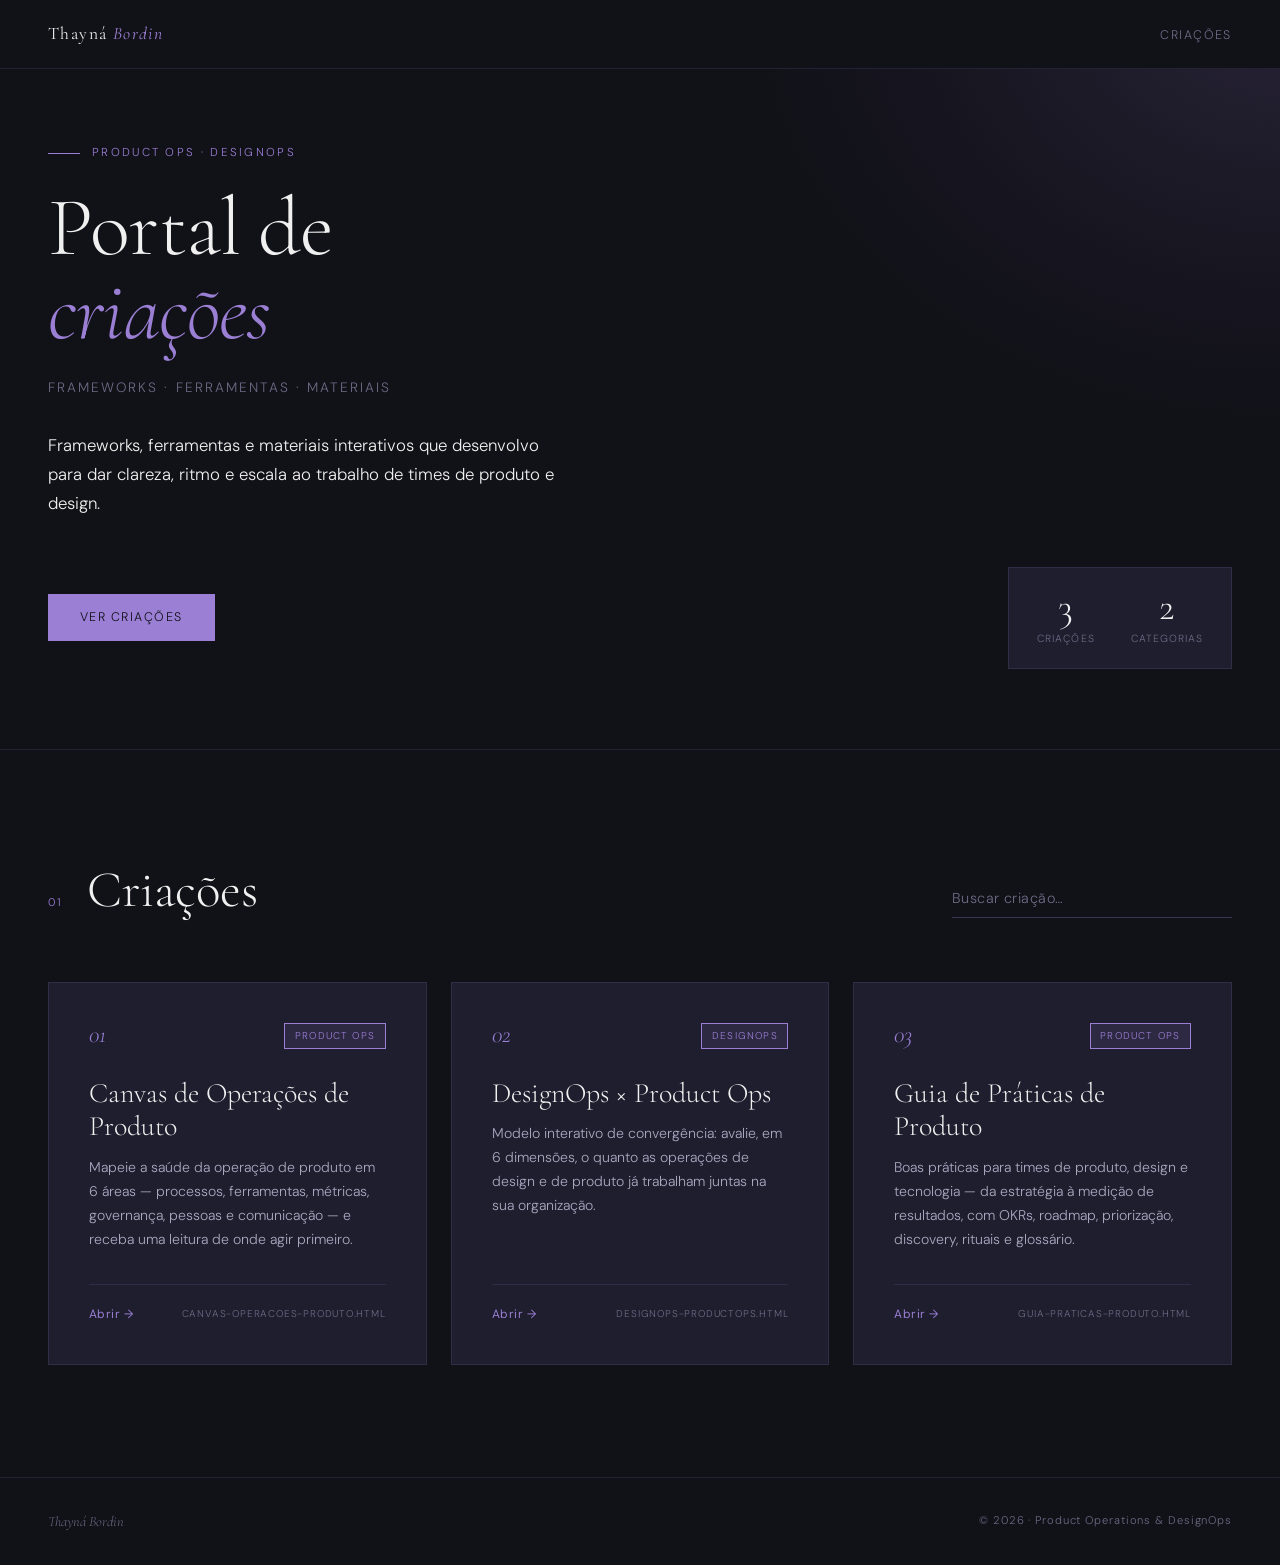
==== commit aa2bd337: "Hero em largura total com gradiente sutil Remove o bloco da direita do hero (vitrine de prévias e o " ====
--- a/index.html
+++ b/index.html
@@ -31,9 +31,9 @@
     .nav-links a:hover{color:var(--ink);}
 
     /* Hero */
-    .hero{min-height:68vh;display:grid;grid-template-columns:1.3fr 1fr;align-items:end;padding:9rem 3rem 5rem;gap:4rem;position:relative;overflow:hidden;}
-    .hero::before{content:'';position:absolute;top:0;right:0;width:38%;height:100%;background:var(--accent-light);z-index:0;}
-    .hero-text{position:relative;z-index:1;}
+    .hero{min-height:68vh;display:flex;align-items:flex-end;padding:9rem 3rem 5rem;position:relative;overflow:hidden;}
+    .hero::before{content:'';position:absolute;inset:0;background:radial-gradient(ellipse 55% 75% at 100% 0%,rgba(155,127,212,.16) 0%,rgba(155,127,212,.05) 45%,transparent 75%);z-index:0;pointer-events:none;}
+    .hero-text{position:relative;z-index:1;width:100%;}
     .hero-eyebrow{font-size:.72rem;letter-spacing:.2em;text-transform:uppercase;color:var(--accent);margin-bottom:1.5rem;display:flex;align-items:center;gap:.75rem;}
     .hero-eyebrow::before{content:'';display:inline-block;width:2rem;height:1px;background:var(--accent);}
     .hero-name{font-family:'Cormorant Garamond',serif;font-size:clamp(3rem,6.5vw,6rem);font-weight:300;line-height:1;letter-spacing:-.01em;}
@@ -41,20 +41,12 @@
     .hero-title{font-size:.85rem;letter-spacing:.15em;text-transform:uppercase;color:var(--muted);margin:1.5rem 0 2rem;}
     .hero-bio{font-size:1.05rem;line-height:1.75;color:var(--ink);max-width:520px;margin-bottom:3rem;}
     .hero-cta{display:flex;gap:1rem;flex-wrap:wrap;}
+    .hero-actions{display:flex;align-items:center;justify-content:space-between;gap:2rem;flex-wrap:wrap;}
     .btn-primary{display:inline-block;padding:.85rem 2rem;background:var(--accent);color:#111118;font-size:.78rem;letter-spacing:.12em;text-transform:uppercase;transition:background .2s;}
     .btn-primary:hover{background:var(--accent-soft);}
     .btn-outline{display:inline-block;padding:.85rem 2rem;border:1px solid var(--border-strong);color:var(--accent-soft);font-size:.78rem;letter-spacing:.12em;text-transform:uppercase;transition:all .2s;}
     .btn-outline:hover{background:var(--accent);color:#111118;}
-    .hero-side{position:relative;z-index:1;display:flex;justify-content:flex-end;align-self:stretch;align-items:center;}
-    /* Vitrine: prévias dos cards empilhadas; --u escala a composição inteira */
-    .hero-visual{--u:1px;position:relative;width:calc(var(--u)*440);max-width:100%;height:calc(var(--u)*480);}
-    .hero-stack{position:absolute;inset:0;}
-    .preview{position:absolute;top:calc(var(--u)*30);left:calc(var(--u)*110);width:calc(var(--u)*270);padding:calc(var(--u)*24);background:var(--surface);border:1px solid var(--border-strong);box-shadow:0 18px 40px -18px rgba(0,0,0,.65),0 2px 8px rgba(0,0,0,.25);transform:translate(calc(var(--u)*var(--x)),calc(var(--u)*var(--y))) rotate(var(--r));transition:transform .45s cubic-bezier(.2,.7,.2,1),border-color .25s;}
-    .preview:hover,.preview:focus-visible{border-color:var(--accent);outline:none;}
-    .hero-stack:hover .preview,.hero-stack:focus-within .preview{transform:translate(calc(var(--u)*var(--hx)),calc(var(--u)*var(--hy))) rotate(var(--hr));}
-    .preview .card-top{margin-bottom:1.1rem;}
-    .preview .card-title{font-size:1.45rem;margin-bottom:0;}
-    .hero-stats{position:absolute;right:0;bottom:0;background:var(--surface);border:1px solid var(--border);padding:1.25rem 1.75rem;display:flex;gap:2.25rem;z-index:5;}
+    .hero-stats{background:var(--surface);border:1px solid var(--border);padding:1.25rem 1.75rem;display:flex;gap:2.25rem;}
     .stat-item{text-align:center;}
     .stat-number{font-family:'Cormorant Garamond',serif;font-size:2.4rem;font-weight:300;color:var(--ink);display:block;line-height:1;}
     .stat-label{font-size:.65rem;letter-spacing:.1em;text-transform:uppercase;color:var(--muted);margin-top:.3rem;display:block;}
@@ -94,19 +86,15 @@
 
     @keyframes fadeUp{from{opacity:0;transform:translateY(16px);}to{opacity:1;transform:none;}}
     .hero-text>*{animation:fadeUp .7s ease both;}
-    .hero-eyebrow{animation-delay:.1s;}.hero-name{animation-delay:.2s;}.hero-title{animation-delay:.3s;}.hero-bio{animation-delay:.4s;}.hero-cta{animation-delay:.5s;}
-    .hero-side{animation:fadeUp .9s .3s ease both;}
+    .hero-eyebrow{animation-delay:.1s;}.hero-name{animation-delay:.2s;}.hero-title{animation-delay:.3s;}.hero-bio{animation-delay:.4s;}.hero-actions{animation-delay:.5s;}
 
     @media(max-width:900px){
       nav{padding:1rem 1.5rem;}
       .nav-links{gap:1.25rem;}
-      .hero{grid-template-columns:1fr;padding:7rem 1.5rem 4rem;gap:2.5rem;min-height:auto;}
-      .hero::before{display:none;}
-      .hero-side{justify-content:center;}
-      .hero-visual{--u:.72px;height:calc(var(--u)*520);}
+      .hero{padding:7rem 1.5rem 4rem;min-height:auto;}
+      .hero-actions{gap:1.5rem;}
       .hero-stats{padding:1rem 1.4rem;gap:1.75rem;}
       .stat-number{font-size:2rem;}
-      .preview .card-title{font-size:1.1rem;}
       .section{padding:5rem 1.5rem;}
       .section-head{margin-bottom:2.5rem;}
       .search{width:100%;}
@@ -135,17 +123,14 @@
     <h1 class="hero-name">Portal de<br><em>criações</em></h1>
     <p class="hero-title">Frameworks · Ferramentas · Materiais</p>
     <p class="hero-bio">Frameworks, ferramentas e materiais interativos que desenvolvo para dar clareza, ritmo e escala ao trabalho de times de produto e design.</p>
-    <div class="hero-cta">
-      <a href="#criacoes" class="btn-primary">Ver criações</a>
-    </div>
-  </div>
-  <div class="hero-side">
-    <div class="hero-visual">
-      <div class="hero-stack" id="hero-stack" aria-label="Prévias das criações"></div>
-    <div class="hero-stats">
-      <div class="stat-item"><span class="stat-number" id="stat-items">—</span><span class="stat-label">Criações</span></div>
-      <div class="stat-item"><span class="stat-number" id="stat-tags">—</span><span class="stat-label">Categorias</span></div>
-    </div>
+    <div class="hero-actions">
+      <div class="hero-cta">
+        <a href="#criacoes" class="btn-primary">Ver criações</a>
+      </div>
+      <div class="hero-stats">
+        <div class="stat-item"><span class="stat-number" id="stat-items">—</span><span class="stat-label">Criações</span></div>
+        <div class="stat-item"><span class="stat-number" id="stat-tags">—</span><span class="stat-label">Categorias</span></div>
+      </div>
     </div>
   </div>
 </section>
@@ -248,33 +233,8 @@
             </div>
           </a>`).join("");
       }
-      renderStack();
       statItems.textContent = items.length;
       statTags.textContent = new Set(items.map(it => it.tag || "Criação")).size;
-    }
-
-    // Posições da vitrine: [repouso x, y, rotação] e [hover x, y, rotação]; a primeira fica na frente
-    const STACK_POS = [
-      { x: -16, y: 170, r: "-3deg", hx: -30, hy: 182, hr: "-5deg" },
-      { x: 36, y: 86, r: "4deg", hx: 64, hy: 82, hr: "7deg" },
-      { x: -52, y: 0, r: "-7deg", hx: -78, hy: -26, hr: "-11deg" },
-    ];
-    let stackDone = false;
-    function renderStack() {
-      if (stackDone) return;
-      stackDone = true;
-      const el = document.getElementById("hero-stack");
-      el.innerHTML = items.slice(0, STACK_POS.length).map((it, i) => {
-        const p = STACK_POS[i];
-        return `
-          <a class="preview" href="${encodeURI(it.file)}" style="--x:${p.x};--y:${p.y};--r:${p.r};--hx:${p.hx};--hy:${p.hy};--hr:${p.hr};z-index:${STACK_POS.length - i}">
-            <div class="card-top">
-              <span class="card-num">${String(i + 1).padStart(2, "0")}</span>
-              <span class="tag">${escapeHtml(it.tag || "Criação")}</span>
-            </div>
-            <h3 class="card-title">${escapeHtml(it.title)}</h3>
-          </a>`;
-      }).join("");
     }
 
     function applySearch() {
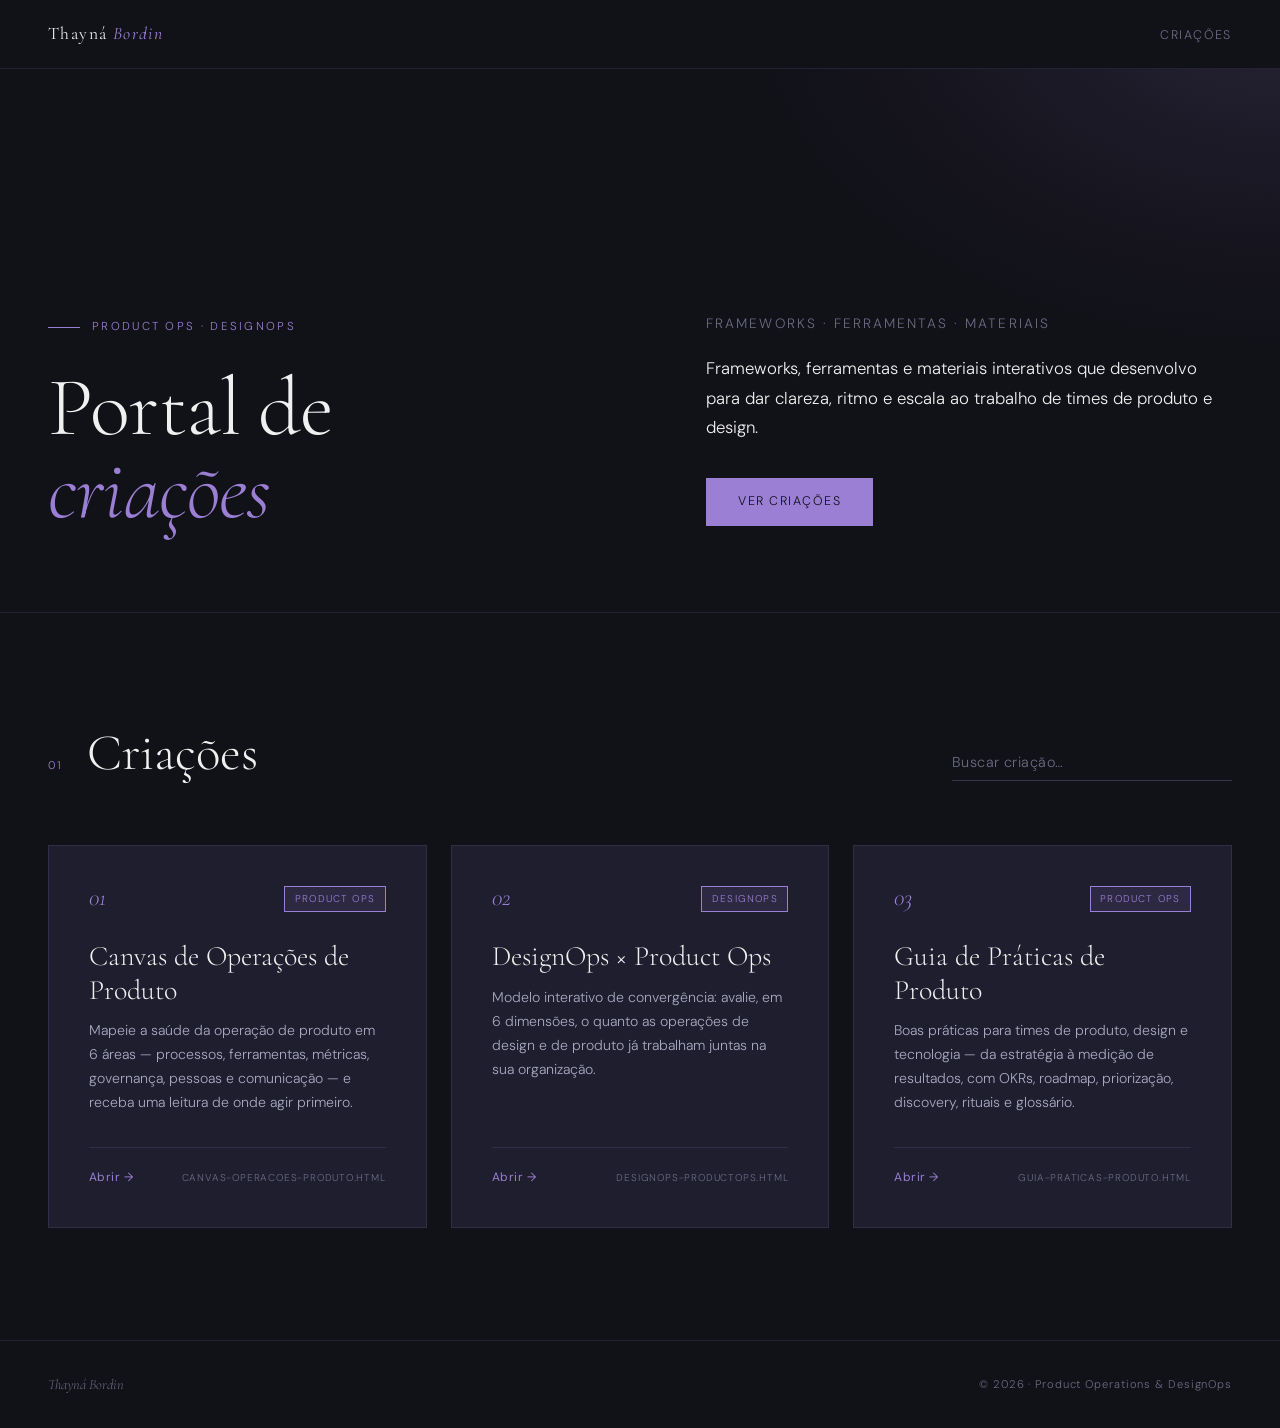
==== commit c84f6a22: "Remove o card de números e distribui o texto do hero na largura Remove o card de criações e categori" ====
--- a/index.html
+++ b/index.html
@@ -33,23 +33,21 @@
     /* Hero */
     .hero{min-height:68vh;display:flex;align-items:flex-end;padding:9rem 3rem 5rem;position:relative;overflow:hidden;}
     .hero::before{content:'';position:absolute;inset:0;background:radial-gradient(ellipse 55% 75% at 100% 0%,rgba(155,127,212,.16) 0%,rgba(155,127,212,.05) 45%,transparent 75%);z-index:0;pointer-events:none;}
-    .hero-text{position:relative;z-index:1;width:100%;}
+    .hero-text{position:relative;z-index:1;width:100%;display:grid;grid-template-columns:minmax(0,1.1fr) minmax(0,1fr);column-gap:5rem;align-items:end;}
+    .hero-eyebrow{grid-column:1;}
+    .hero-name{grid-column:1;}
+    .hero-aside{grid-column:2;grid-row:1/3;align-self:end;padding-bottom:.4rem;}
     .hero-eyebrow{font-size:.72rem;letter-spacing:.2em;text-transform:uppercase;color:var(--accent);margin-bottom:1.5rem;display:flex;align-items:center;gap:.75rem;}
     .hero-eyebrow::before{content:'';display:inline-block;width:2rem;height:1px;background:var(--accent);}
     .hero-name{font-family:'Cormorant Garamond',serif;font-size:clamp(3rem,6.5vw,6rem);font-weight:300;line-height:1;letter-spacing:-.01em;}
     .hero-name em{font-style:italic;color:var(--accent);}
-    .hero-title{font-size:.85rem;letter-spacing:.15em;text-transform:uppercase;color:var(--muted);margin:1.5rem 0 2rem;}
-    .hero-bio{font-size:1.05rem;line-height:1.75;color:var(--ink);max-width:520px;margin-bottom:3rem;}
+    .hero-title{font-size:.85rem;letter-spacing:.15em;text-transform:uppercase;color:var(--muted);margin:0 0 1.25rem;}
+    .hero-bio{font-size:1.05rem;line-height:1.75;color:var(--ink);max-width:520px;margin-bottom:2.25rem;}
     .hero-cta{display:flex;gap:1rem;flex-wrap:wrap;}
-    .hero-actions{display:flex;align-items:center;justify-content:space-between;gap:2rem;flex-wrap:wrap;}
     .btn-primary{display:inline-block;padding:.85rem 2rem;background:var(--accent);color:#111118;font-size:.78rem;letter-spacing:.12em;text-transform:uppercase;transition:background .2s;}
     .btn-primary:hover{background:var(--accent-soft);}
     .btn-outline{display:inline-block;padding:.85rem 2rem;border:1px solid var(--border-strong);color:var(--accent-soft);font-size:.78rem;letter-spacing:.12em;text-transform:uppercase;transition:all .2s;}
     .btn-outline:hover{background:var(--accent);color:#111118;}
-    .hero-stats{background:var(--surface);border:1px solid var(--border);padding:1.25rem 1.75rem;display:flex;gap:2.25rem;}
-    .stat-item{text-align:center;}
-    .stat-number{font-family:'Cormorant Garamond',serif;font-size:2.4rem;font-weight:300;color:var(--ink);display:block;line-height:1;}
-    .stat-label{font-size:.65rem;letter-spacing:.1em;text-transform:uppercase;color:var(--muted);margin-top:.3rem;display:block;}
 
     /* Seção de criações */
     .section{padding:7rem 3rem;border-top:1px solid var(--border);}
@@ -86,15 +84,14 @@
 
     @keyframes fadeUp{from{opacity:0;transform:translateY(16px);}to{opacity:1;transform:none;}}
     .hero-text>*{animation:fadeUp .7s ease both;}
-    .hero-eyebrow{animation-delay:.1s;}.hero-name{animation-delay:.2s;}.hero-title{animation-delay:.3s;}.hero-bio{animation-delay:.4s;}.hero-actions{animation-delay:.5s;}
+    .hero-eyebrow{animation-delay:.1s;}.hero-name{animation-delay:.2s;}.hero-aside{animation-delay:.35s;}
 
     @media(max-width:900px){
       nav{padding:1rem 1.5rem;}
       .nav-links{gap:1.25rem;}
       .hero{padding:7rem 1.5rem 4rem;min-height:auto;}
-      .hero-actions{gap:1.5rem;}
-      .hero-stats{padding:1rem 1.4rem;gap:1.75rem;}
-      .stat-number{font-size:2rem;}
+      .hero-text{grid-template-columns:1fr;}
+      .hero-aside{grid-column:1;grid-row:auto;margin-top:1.75rem;padding-bottom:0;}
       .section{padding:5rem 1.5rem;}
       .section-head{margin-bottom:2.5rem;}
       .search{width:100%;}
@@ -121,15 +118,11 @@
   <div class="hero-text">
     <p class="hero-eyebrow">Product Ops · DesignOps</p>
     <h1 class="hero-name">Portal de<br><em>criações</em></h1>
-    <p class="hero-title">Frameworks · Ferramentas · Materiais</p>
-    <p class="hero-bio">Frameworks, ferramentas e materiais interativos que desenvolvo para dar clareza, ritmo e escala ao trabalho de times de produto e design.</p>
-    <div class="hero-actions">
+    <div class="hero-aside">
+      <p class="hero-title">Frameworks · Ferramentas · Materiais</p>
+      <p class="hero-bio">Frameworks, ferramentas e materiais interativos que desenvolvo para dar clareza, ritmo e escala ao trabalho de times de produto e design.</p>
       <div class="hero-cta">
         <a href="#criacoes" class="btn-primary">Ver criações</a>
-      </div>
-      <div class="hero-stats">
-        <div class="stat-item"><span class="stat-number" id="stat-items">—</span><span class="stat-label">Criações</span></div>
-        <div class="stat-item"><span class="stat-number" id="stat-tags">—</span><span class="stat-label">Categorias</span></div>
       </div>
     </div>
   </div>
@@ -172,8 +165,6 @@
     const IGNORE = new Set(["index.html", "404.html"]);
 
     const grid = document.getElementById("grid");
-    const statItems = document.getElementById("stat-items");
-    const statTags = document.getElementById("stat-tags");
     const searchEl = document.getElementById("search");
     document.getElementById("year").textContent = new Date().getFullYear();
 
@@ -233,8 +224,6 @@
             </div>
           </a>`).join("");
       }
-      statItems.textContent = items.length;
-      statTags.textContent = new Set(items.map(it => it.tag || "Criação")).size;
     }
 
     function applySearch() {
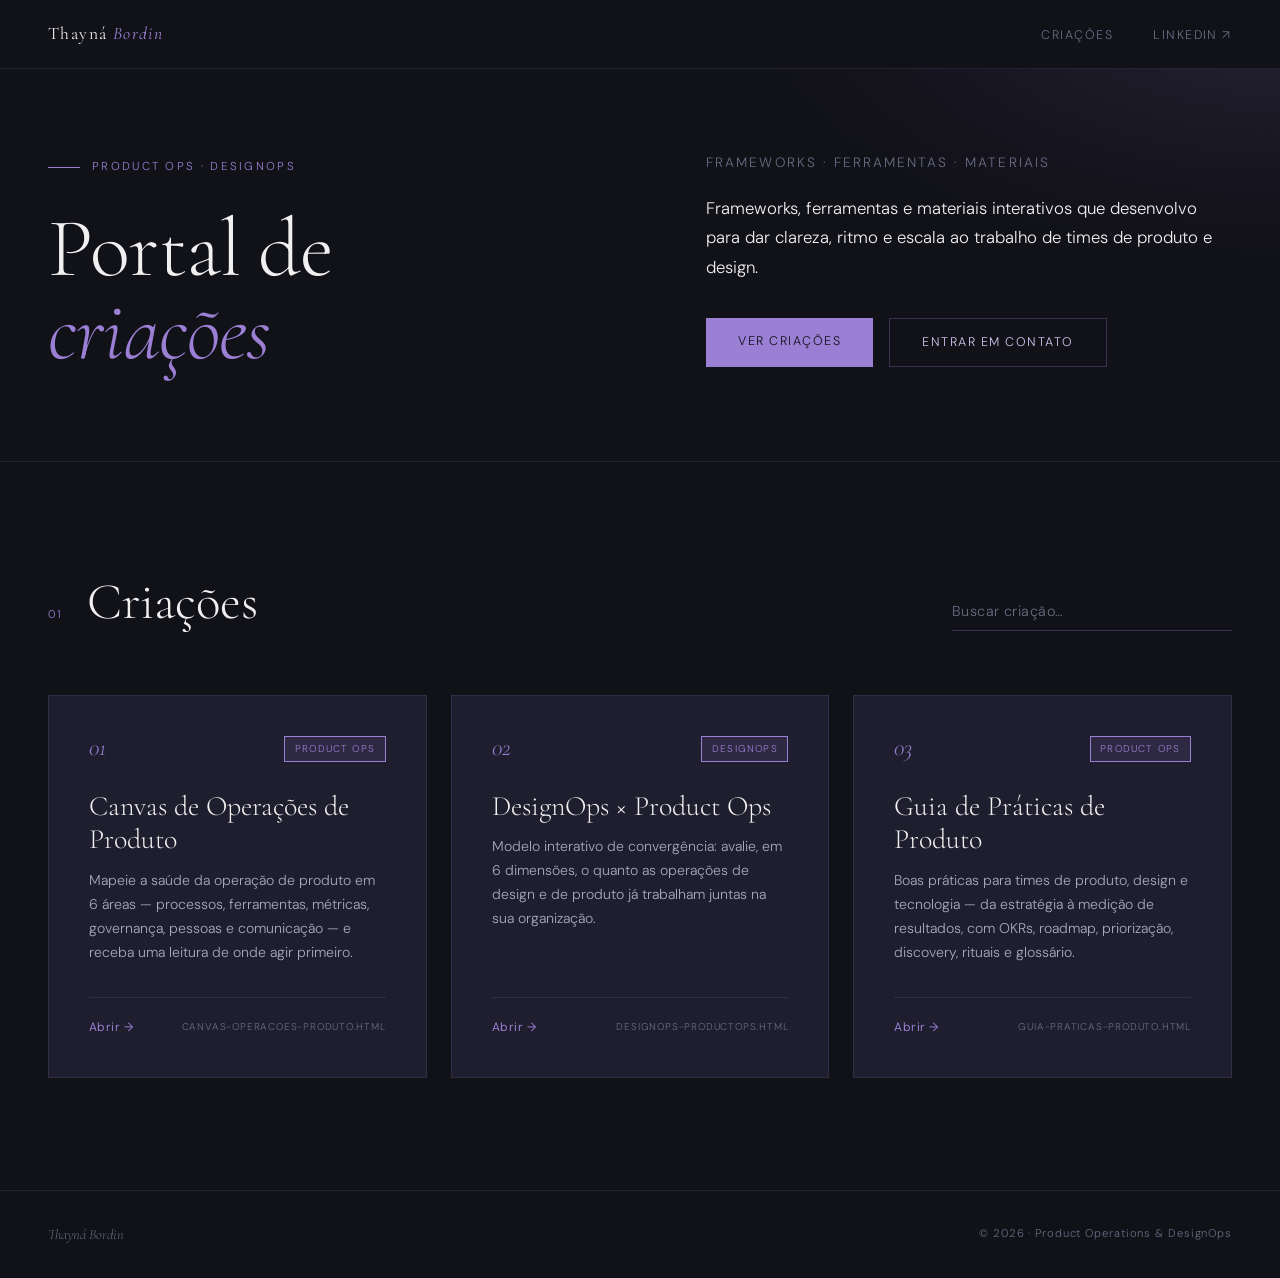
==== commit de35d4c8: "Hero mais compacto e contato pelo LinkedIn Remove a altura mínima do hero para o conteúdo subir logo" ====
--- a/index.html
+++ b/index.html
@@ -31,7 +31,7 @@
     .nav-links a:hover{color:var(--ink);}
 
     /* Hero */
-    .hero{min-height:68vh;display:flex;align-items:flex-end;padding:9rem 3rem 5rem;position:relative;overflow:hidden;}
+    .hero{display:flex;align-items:flex-end;padding:9.5rem 3rem 5.5rem;position:relative;overflow:hidden;}
     .hero::before{content:'';position:absolute;inset:0;background:radial-gradient(ellipse 55% 75% at 100% 0%,rgba(155,127,212,.16) 0%,rgba(155,127,212,.05) 45%,transparent 75%);z-index:0;pointer-events:none;}
     .hero-text{position:relative;z-index:1;width:100%;display:grid;grid-template-columns:minmax(0,1.1fr) minmax(0,1fr);column-gap:5rem;align-items:end;}
     .hero-eyebrow{grid-column:1;}
@@ -111,6 +111,7 @@
   <a href="./" class="nav-logo">Thayná <span>Bordin</span></a>
   <ul class="nav-links">
     <li><a href="#criacoes">Criações</a></li>
+    <li><a href="https://www.linkedin.com/in/thaynabordin" target="_blank" rel="noopener">LinkedIn ↗</a></li>
   </ul>
 </nav>
 
@@ -123,6 +124,7 @@
       <p class="hero-bio">Frameworks, ferramentas e materiais interativos que desenvolvo para dar clareza, ritmo e escala ao trabalho de times de produto e design.</p>
       <div class="hero-cta">
         <a href="#criacoes" class="btn-primary">Ver criações</a>
+        <a href="https://www.linkedin.com/in/thaynabordin" class="btn-outline" target="_blank" rel="noopener">Entrar em contato</a>
       </div>
     </div>
   </div>
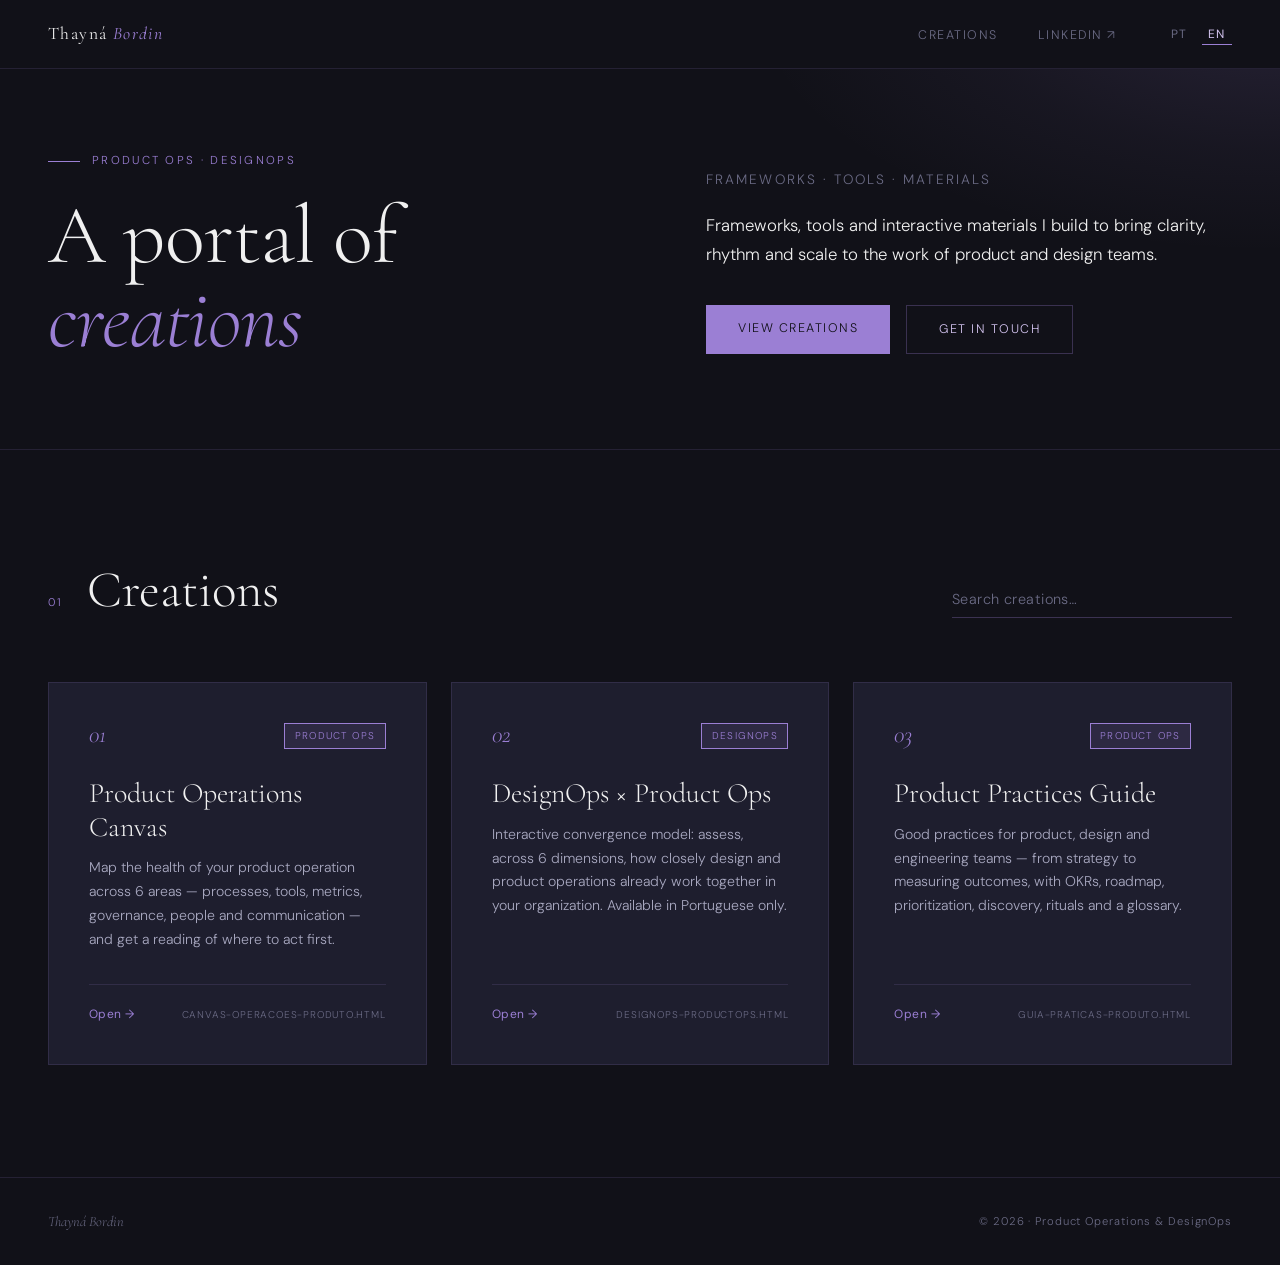
==== commit 66080670: "Troca PT/EN na página inicial Adiciona o seletor PT/EN ao menu, no estilo do portfólio, com todos os" ====
--- a/index.html
+++ b/index.html
@@ -29,6 +29,11 @@
     .nav-links{display:flex;gap:2.5rem;list-style:none;align-items:center;}
     .nav-links a{font-size:.78rem;letter-spacing:.12em;text-transform:uppercase;color:var(--muted);transition:color .2s;}
     .nav-links a:hover{color:var(--ink);}
+    .nav-right{display:flex;align-items:center;gap:3rem;}
+    .lang-toggle{display:flex;gap:.5rem;}
+    .lang-toggle button{background:none;border:none;border-bottom:1px solid transparent;cursor:pointer;color:var(--muted);font-family:'DM Sans',sans-serif;font-weight:400;font-size:.75rem;letter-spacing:.1em;padding:.15rem .4rem;transition:color .2s;}
+    .lang-toggle button:hover{color:var(--ink);}
+    .lang-toggle button.active{color:var(--accent-soft);border-bottom-color:var(--accent);}
 
     /* Hero */
     .hero{display:flex;align-items:flex-end;padding:9.5rem 3rem 5.5rem;position:relative;overflow:hidden;}
@@ -89,6 +94,7 @@
     @media(max-width:900px){
       nav{padding:1rem 1.5rem;}
       .nav-links{gap:1.25rem;}
+      .nav-right{gap:1.25rem;}
       .hero{padding:7rem 1.5rem 4rem;min-height:auto;}
       .hero-text{grid-template-columns:1fr;}
       .hero-aside{grid-column:1;grid-row:auto;margin-top:1.75rem;padding-bottom:0;}
@@ -99,6 +105,9 @@
       .card{padding:2rem 1.5rem;}
       footer{padding:2rem 1.5rem;}
     }
+    @media(max-width:480px){
+      .nav-links .nav-ext{display:none;}
+    }
     @media(prefers-reduced-motion:reduce){
       html{scroll-behavior:auto;}
       *,*::before,*::after{animation:none!important;transition:none!important;}
@@ -109,22 +118,28 @@
 
 <nav>
   <a href="./" class="nav-logo">Thayná <span>Bordin</span></a>
-  <ul class="nav-links">
-    <li><a href="#criacoes">Criações</a></li>
-    <li><a href="https://www.linkedin.com/in/thaynabordin" target="_blank" rel="noopener">LinkedIn ↗</a></li>
-  </ul>
+  <div class="nav-right">
+    <ul class="nav-links">
+      <li><a href="#criacoes" data-i18n="navCreations">Criações</a></li>
+      <li class="nav-ext"><a href="https://www.linkedin.com/in/thaynabordin" target="_blank" rel="noopener">LinkedIn ↗</a></li>
+    </ul>
+    <div class="lang-toggle" role="group" aria-label="Idioma / Language">
+      <button type="button" data-lang="pt" aria-pressed="true" class="active">PT</button>
+      <button type="button" data-lang="en" aria-pressed="false">EN</button>
+    </div>
+  </div>
 </nav>
 
 <section class="hero">
   <div class="hero-text">
     <p class="hero-eyebrow">Product Ops · DesignOps</p>
-    <h1 class="hero-name">Portal de<br><em>criações</em></h1>
+    <h1 class="hero-name" data-i18n-html="heroName">Portal de<br><em>criações</em></h1>
     <div class="hero-aside">
-      <p class="hero-title">Frameworks · Ferramentas · Materiais</p>
-      <p class="hero-bio">Frameworks, ferramentas e materiais interativos que desenvolvo para dar clareza, ritmo e escala ao trabalho de times de produto e design.</p>
+      <p class="hero-title" data-i18n="heroTitle">Frameworks · Ferramentas · Materiais</p>
+      <p class="hero-bio" data-i18n="heroBio">Frameworks, ferramentas e materiais interativos que desenvolvo para dar clareza, ritmo e escala ao trabalho de times de produto e design.</p>
       <div class="hero-cta">
-        <a href="#criacoes" class="btn-primary">Ver criações</a>
-        <a href="https://www.linkedin.com/in/thaynabordin" class="btn-outline" target="_blank" rel="noopener">Entrar em contato</a>
+        <a href="#criacoes" class="btn-primary" data-i18n="ctaCreations">Ver criações</a>
+        <a href="https://www.linkedin.com/in/thaynabordin" class="btn-outline" target="_blank" rel="noopener" data-i18n="ctaContact">Entrar em contato</a>
       </div>
     </div>
   </div>
@@ -134,9 +149,9 @@
   <div class="section-head">
     <div class="section-header">
       <span class="section-label">01</span>
-      <h2 class="section-title">Criações</h2>
+      <h2 class="section-title" data-i18n="sectionTitle">Criações</h2>
     </div>
-    <input class="search" id="search" type="search" placeholder="Buscar criação…" aria-label="Buscar criação">
+    <input class="search" id="search" type="search" placeholder="Buscar criação…" aria-label="Buscar criação" data-i18n-placeholder="search">
   </div>
   <main class="grid" id="grid" aria-live="polite"></main>
 </section>
@@ -155,13 +170,96 @@
      * um (e a ordem em que aparecem). Arquivos que não estiverem aqui
      * também aparecem: o título vem da tag <title> e a descrição da
      * <meta name="description"> do próprio arquivo.
+     * O campo "en" traz título e descrição para a versão em inglês.
      */
     const CATALOG = [
       // { file: "exemplo.html", title: "Nome da criação", description: "Descrição curta.", tag: "DesignOps" },
-      { file: "canvas-operacoes-produto.html", title: "Canvas de Operações de Produto", description: "Mapeie a saúde da operação de produto em 6 áreas — processos, ferramentas, métricas, governança, pessoas e comunicação — e receba uma leitura de onde agir primeiro.", tag: "Product Ops" },
-      { file: "designops-productops.html", title: "DesignOps × Product Ops", description: "Modelo interativo de convergência: avalie, em 6 dimensões, o quanto as operações de design e de produto já trabalham juntas na sua organização.", tag: "DesignOps" },
-      { file: "guia-praticas-produto.html", title: "Guia de Práticas de Produto", description: "Boas práticas para times de produto, design e tecnologia — da estratégia à medição de resultados, com OKRs, roadmap, priorização, discovery, rituais e glossário.", tag: "Product Ops" },
+      { file: "canvas-operacoes-produto.html", title: "Canvas de Operações de Produto", description: "Mapeie a saúde da operação de produto em 6 áreas — processos, ferramentas, métricas, governança, pessoas e comunicação — e receba uma leitura de onde agir primeiro.", tag: "Product Ops",
+        en: { title: "Product Operations Canvas", description: "Map the health of your product operation across 6 areas — processes, tools, metrics, governance, people and communication — and get a reading of where to act first." } },
+      { file: "designops-productops.html", title: "DesignOps × Product Ops", description: "Modelo interativo de convergência: avalie, em 6 dimensões, o quanto as operações de design e de produto já trabalham juntas na sua organização.", tag: "DesignOps",
+        en: { title: "DesignOps × Product Ops", description: "Interactive convergence model: assess, across 6 dimensions, how closely design and product operations already work together in your organization. Available in Portuguese only." } },
+      { file: "guia-praticas-produto.html", title: "Guia de Práticas de Produto", description: "Boas práticas para times de produto, design e tecnologia — da estratégia à medição de resultados, com OKRs, roadmap, priorização, discovery, rituais e glossário.", tag: "Product Ops",
+        en: { title: "Product Practices Guide", description: "Good practices for product, design and engineering teams — from strategy to measuring outcomes, with OKRs, roadmap, prioritization, discovery, rituals and a glossary." } },
     ];
+
+    const STRINGS = {
+      pt: {
+        docTitle: "Thayná Bordin — Product Ops & DesignOps",
+        docDesc: "Portal de criações de Thayná Bordin em Product Operations e DesignOps: frameworks, ferramentas e materiais interativos.",
+        navCreations: "Criações",
+        heroName: "Portal de<br><em>criações</em>",
+        heroTitle: "Frameworks · Ferramentas · Materiais",
+        heroBio: "Frameworks, ferramentas e materiais interativos que desenvolvo para dar clareza, ritmo e escala ao trabalho de times de produto e design.",
+        ctaCreations: "Ver criações",
+        ctaContact: "Entrar em contato",
+        sectionTitle: "Criações",
+        search: "Buscar criação…",
+        open: "Abrir →",
+        fallbackTag: "Criação",
+        fallbackDesc: "Abrir para explorar.",
+        emptyTitle: "Nenhuma criação publicada ainda",
+        emptySub: "Adicione um arquivo .html ao repositório e ele aparecerá aqui.",
+        noneTitle: "Nada encontrado",
+        noneSub: "Tente outro termo de busca.",
+      },
+      en: {
+        docTitle: "Thayná Bordin — Product Ops & DesignOps",
+        docDesc: "Thayná Bordin's portal of Product Operations and DesignOps work: frameworks, tools and interactive materials.",
+        navCreations: "Creations",
+        heroName: "A portal of<br><em>creations</em>",
+        heroTitle: "Frameworks · Tools · Materials",
+        heroBio: "Frameworks, tools and interactive materials I build to bring clarity, rhythm and scale to the work of product and design teams.",
+        ctaCreations: "View creations",
+        ctaContact: "Get in touch",
+        sectionTitle: "Creations",
+        search: "Search creations…",
+        open: "Open →",
+        fallbackTag: "Creation",
+        fallbackDesc: "Open to explore.",
+        emptyTitle: "No creations published yet",
+        emptySub: "Add an .html file to the repository and it will show up here.",
+        noneTitle: "Nothing found",
+        noneSub: "Try another search term.",
+      },
+    };
+
+    // Idioma: ?lang= no endereço, depois a última escolha salva, depois o idioma do navegador
+    function pickLang() {
+      const q = new URLSearchParams(location.search).get("lang");
+      if (q === "pt" || q === "en") return q;
+      try { const s = localStorage.getItem("portal-lang"); if (s === "pt" || s === "en") return s; } catch (e) {}
+      return (navigator.language || "pt").toLowerCase().startsWith("pt") ? "pt" : "en";
+    }
+    let lang = pickLang();
+    const t = key => STRINGS[lang][key];
+
+    function applyLang() {
+      document.documentElement.lang = lang === "pt" ? "pt-BR" : "en";
+      document.title = t("docTitle");
+      document.querySelector('meta[name="description"]').setAttribute("content", t("docDesc"));
+      document.querySelectorAll("[data-i18n]").forEach(el => { el.textContent = t(el.dataset.i18n); });
+      document.querySelectorAll("[data-i18n-html]").forEach(el => { el.innerHTML = t(el.dataset.i18nHtml); });
+      document.querySelectorAll("[data-i18n-placeholder]").forEach(el => {
+        el.placeholder = t(el.dataset.i18nPlaceholder);
+        el.setAttribute("aria-label", t(el.dataset.i18nPlaceholder).replace("…", ""));
+      });
+      document.querySelectorAll(".lang-toggle button").forEach(b => {
+        const on = b.dataset.lang === lang;
+        b.classList.toggle("active", on);
+        b.setAttribute("aria-pressed", String(on));
+      });
+    }
+
+    function setLang(next) {
+      if (next === lang) return;
+      lang = next;
+      try { localStorage.setItem("portal-lang", lang); } catch (e) {}
+      const url = new URL(location.href);
+      url.searchParams.set("lang", lang);
+      history.replaceState(null, "", url);
+      applyLang();
+      applySearch();
+    }
 
     const REPO = { owner: "thaynabordin", name: "ProductOperations", branch: "main" };
     const IGNORE = new Set(["index.html", "404.html"]);
@@ -206,22 +304,25 @@
       return String(s ?? "").replace(/[&<>"']/g, c => ({ "&": "&amp;", "<": "&lt;", ">": "&gt;", '"': "&quot;", "'": "&#39;" }[c]));
     }
 
+    const titleOf = it => (lang === "en" && it.en.title) || it.title;
+    const descOf = it => (lang === "en" && it.en.description) || it.description;
+
     function render(list) {
       if (!items.length) {
-        grid.innerHTML = `<div class="state"><p class="state-title">Nenhuma criação publicada ainda</p><p class="state-sub">Adicione um arquivo .html ao repositório e ele aparecerá aqui.</p></div>`;
+        grid.innerHTML = `<div class="state"><p class="state-title">${t("emptyTitle")}</p><p class="state-sub">${t("emptySub")}</p></div>`;
       } else if (!list.length) {
-        grid.innerHTML = `<div class="state"><p class="state-title">Nada encontrado</p><p class="state-sub">Tente outro termo de busca.</p></div>`;
+        grid.innerHTML = `<div class="state"><p class="state-title">${t("noneTitle")}</p><p class="state-sub">${t("noneSub")}</p></div>`;
       } else {
         grid.innerHTML = list.map(it => `
-          <a class="card" href="${encodeURI(it.file)}">
+          <a class="card" href="${encodeURI(it.file)}?lang=${lang}">
             <div class="card-top">
               <span class="card-num">${String(items.indexOf(it) + 1).padStart(2, "0")}</span>
-              <span class="tag">${escapeHtml(it.tag || "Criação")}</span>
+              <span class="tag">${escapeHtml(it.tag || t("fallbackTag"))}</span>
             </div>
-            <h3 class="card-title">${escapeHtml(it.title)}</h3>
-            <p class="card-desc">${escapeHtml(it.description || "Abrir para explorar.")}</p>
+            <h3 class="card-title">${escapeHtml(titleOf(it))}</h3>
+            <p class="card-desc">${escapeHtml(descOf(it) || t("fallbackDesc"))}</p>
             <div class="card-foot">
-              <span class="case-arrow">Abrir →</span>
+              <span class="case-arrow">${t("open")}</span>
               <span class="card-file">${escapeHtml(it.file)}</span>
             </div>
           </a>`).join("");
@@ -230,7 +331,7 @@
 
     function applySearch() {
       const q = searchEl.value.trim().toLowerCase();
-      render(q ? items.filter(it => [it.title, it.description, it.tag, it.file].join(" ").toLowerCase().includes(q)) : items);
+      render(q ? items.filter(it => [titleOf(it), descOf(it), it.tag, it.file].join(" ").toLowerCase().includes(q)) : items);
     }
 
     async function init() {
@@ -255,6 +356,7 @@
           file,
           title: c.title || meta.title || prettify(file),
           description: c.description || meta.description || "",
+          en: c.en || {},
           tag: c.tag || (file.includes("/") ? prettify(file.split("/")[0]) : "")
         };
       }));
@@ -263,6 +365,11 @@
     }
 
     searchEl.addEventListener("input", applySearch);
+    document.querySelector(".lang-toggle").addEventListener("click", e => {
+      const b = e.target.closest("button[data-lang]");
+      if (b) setLang(b.dataset.lang);
+    });
+    applyLang();
     init();
   </script>
 </body>
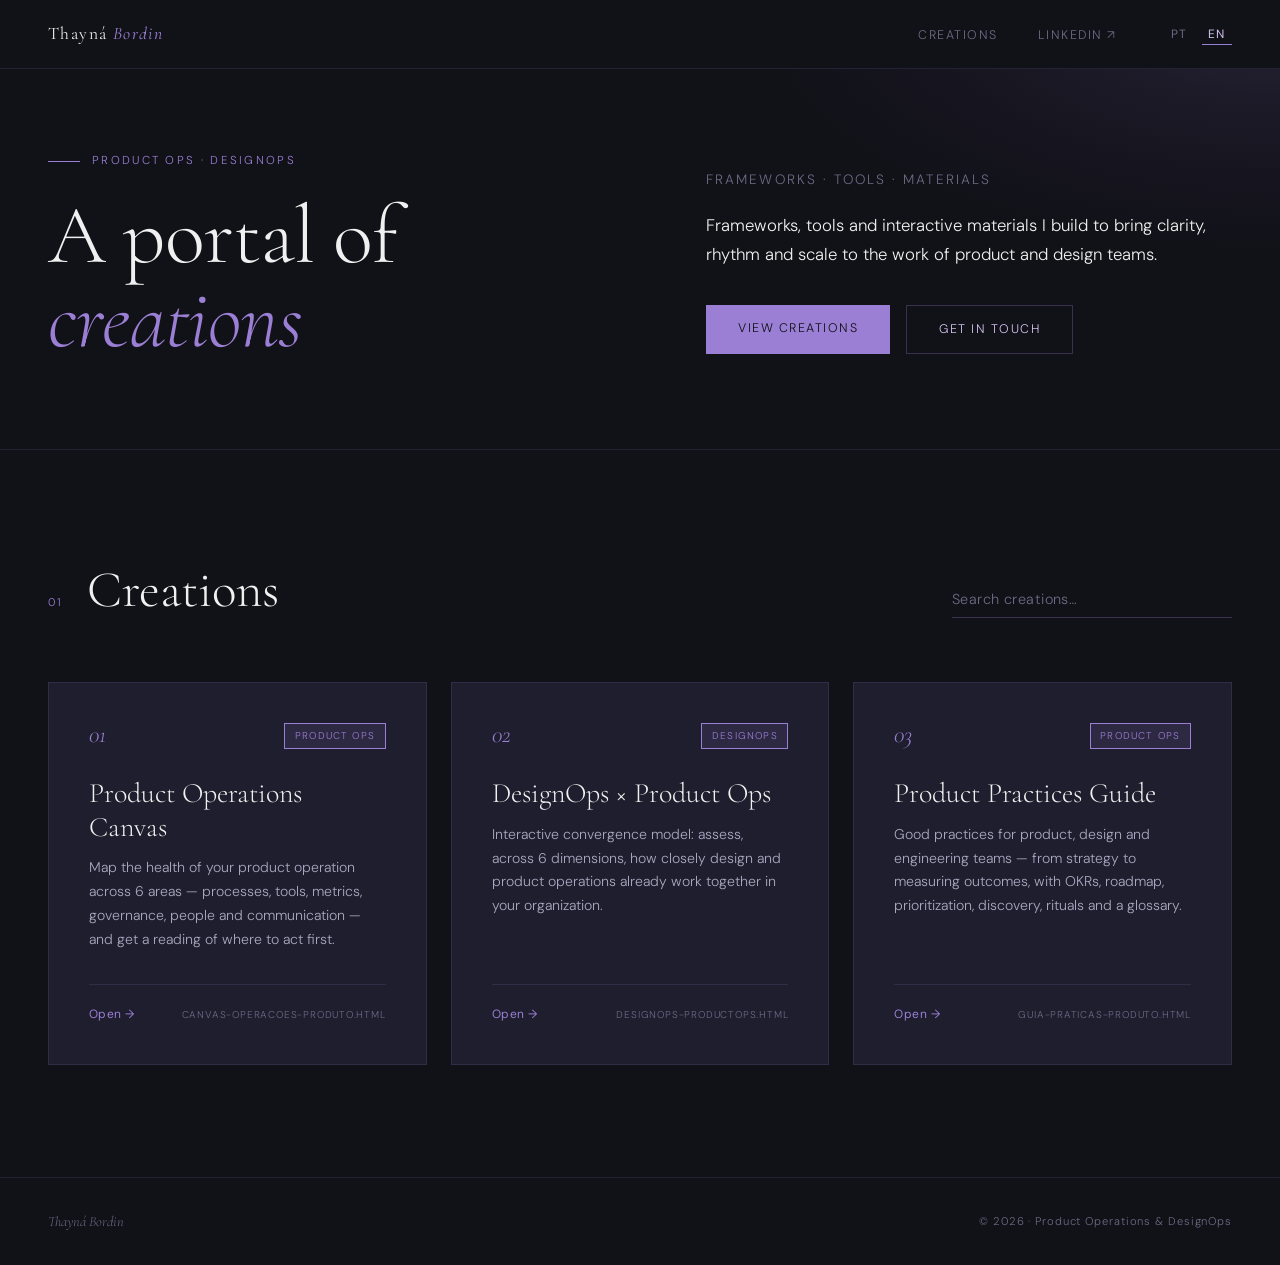
==== commit f1c6e144: "Padroniza o layout das criações e adiciona inglês ao DesignOps Canvas e DesignOps × Product Ops pass" ====
--- a/index.html
+++ b/index.html
@@ -177,7 +177,7 @@
       { file: "canvas-operacoes-produto.html", title: "Canvas de Operações de Produto", description: "Mapeie a saúde da operação de produto em 6 áreas — processos, ferramentas, métricas, governança, pessoas e comunicação — e receba uma leitura de onde agir primeiro.", tag: "Product Ops",
         en: { title: "Product Operations Canvas", description: "Map the health of your product operation across 6 areas — processes, tools, metrics, governance, people and communication — and get a reading of where to act first." } },
       { file: "designops-productops.html", title: "DesignOps × Product Ops", description: "Modelo interativo de convergência: avalie, em 6 dimensões, o quanto as operações de design e de produto já trabalham juntas na sua organização.", tag: "DesignOps",
-        en: { title: "DesignOps × Product Ops", description: "Interactive convergence model: assess, across 6 dimensions, how closely design and product operations already work together in your organization. Available in Portuguese only." } },
+        en: { title: "DesignOps × Product Ops", description: "Interactive convergence model: assess, across 6 dimensions, how closely design and product operations already work together in your organization." } },
       { file: "guia-praticas-produto.html", title: "Guia de Práticas de Produto", description: "Boas práticas para times de produto, design e tecnologia — da estratégia à medição de resultados, com OKRs, roadmap, priorização, discovery, rituais e glossário.", tag: "Product Ops",
         en: { title: "Product Practices Guide", description: "Good practices for product, design and engineering teams — from strategy to measuring outcomes, with OKRs, roadmap, prioritization, discovery, rituals and a glossary." } },
     ];
